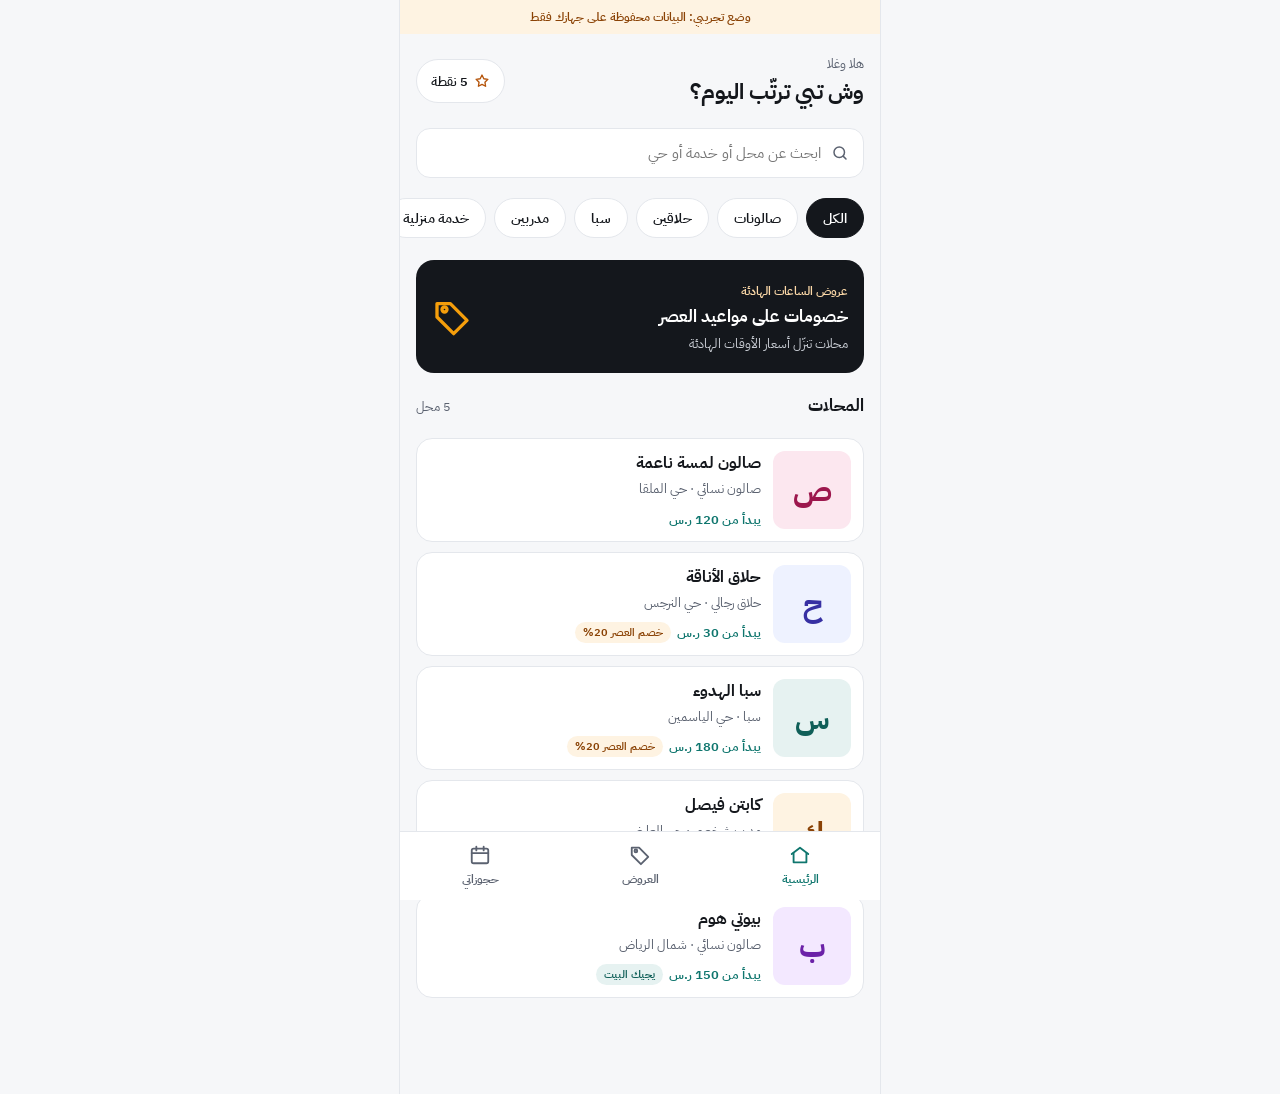
==== index.html @ 691b7b55 "رتّب: النسخة الأولى من منصة الحجز - صفحة العملاء: تصفح، بحث، فئات، حجز، حجز جماعي، خدمة منزلية، خصم " ====
<!doctype html>
<html lang="ar" dir="rtl">
<head>
  <meta charset="utf-8">
  <meta name="viewport" content="width=device-width, initial-scale=1, viewport-fit=cover">
  <meta name="theme-color" content="#0F766E">
  <meta name="description" content="رتّب: احجز موعدك في الصالونات والسبا والحلاقين والمدربين بدون اتصال أو انتظار.">
  <title>رتّب — احجز موعدك</title>
  <link rel="manifest" href="manifest.webmanifest">
  <link rel="icon" href="icons/icon.svg" type="image/svg+xml">
  <link rel="apple-touch-icon" href="icons/icon-192.png">
  <link rel="preconnect" href="https://fonts.googleapis.com">
  <link rel="preconnect" href="https://fonts.gstatic.com" crossorigin>
  <link href="https://fonts.googleapis.com/css2?family=IBM+Plex+Sans+Arabic:wght@400;500;600;700&display=swap" rel="stylesheet">
  <link rel="stylesheet" href="css/style.css">
</head>
<body>
  <div class="shell">
    <div id="demo" class="demo-strip" hidden>وضع تجريبي: البيانات محفوظة على جهازك فقط</div>
    <div id="app"><div class="loading">جاري التحميل…</div></div>
  </div>

  <dialog id="profile">
    <form class="form" method="dialog" id="profile-form">
      <h2>بياناتك للحجز</h2>
      <p class="sub">نرسلها للمحل عشان يعرف صاحب الموعد. تنحفظ على جهازك للمرات الجاية.</p>
      <label class="field">الاسم
        <input name="name" required autocomplete="name" maxlength="40">
      </label>
      <label class="field">رقم الجوال
        <input name="phone" required inputmode="tel" autocomplete="tel" pattern="05[0-9]{8}" placeholder="05XXXXXXXX" maxlength="10">
        <span class="hint">يبدأ بـ 05 وفيه 10 أرقام</span>
      </label>
      <div class="actions">
        <button class="btn" value="ok">متابعة</button>
        <button class="btn ghost" value="cancel" formnovalidate>إلغاء</button>
      </div>
    </form>
  </dialog>

  <script type="module" src="js/app.js"></script>
  <script>
    if ('serviceWorker' in navigator) window.addEventListener('load', () => navigator.serviceWorker.register('sw.js').catch(() => {}));
  </script>
</body>
</html>
---- css/style.css ----
:root {
  --ink: #14171C;
  --muted: #5B6270;
  --line: #E4E7EC;
  --bg: #F6F7F9;
  --card: #FFFFFF;
  --accent: #0F766E;
  --accent-soft: #E6F2F1;
  --accent-ink: #0F5F58;
  --offer: #B45309;
  --offer-soft: #FEF3E2;
  --offer-ink: #8A4205;
  --danger: #A12B2B;
  --radius: 16px;
}
* { box-sizing: border-box; }
html, body { margin: 0; }
body {
  background: var(--bg);
  color: var(--ink);
  font-family: 'IBM Plex Sans Arabic', system-ui, -apple-system, 'Segoe UI', Tahoma, sans-serif;
  -webkit-font-smoothing: antialiased;
  -webkit-tap-highlight-color: transparent;
}
button, input, select { font: inherit; color: inherit; }
button { cursor: pointer; }
button:disabled { cursor: not-allowed; }
a { color: var(--accent); }
:focus-visible { outline: 3px solid #2563EB; outline-offset: 2px; }

/* ---------- تطبيق العميل ---------- */
.shell {
  max-width: 480px; margin: 0 auto; min-height: 100dvh;
  display: flex; flex-direction: column; background: var(--bg);
  box-shadow: 0 0 0 1px var(--line);
}
.screen { flex: 1; display: flex; flex-direction: column; gap: 20px; padding: 20px 16px 96px; }
.screen.shop-screen { padding-bottom: 200px; }
.demo-strip {
  background: var(--offer-soft); color: var(--offer-ink); font-size: 12px; font-weight: 600;
  padding: 8px 16px; text-align: center;
}
.hello { display: flex; justify-content: space-between; align-items: center; gap: 12px; }
.hello small { display: block; font-size: 13px; color: var(--muted); }
.hello h1 { margin: 2px 0 0; font-size: 22px; }
.pill-btn {
  display: inline-flex; align-items: center; gap: 6px; min-height: 44px; padding: 0 14px;
  border-radius: 999px; background: var(--card); border: 1px solid var(--line); font-size: 13px; font-weight: 600;
}
.pill-btn svg { color: var(--offer); }
.search {
  display: flex; align-items: center; gap: 8px; background: var(--card); border: 1px solid var(--line);
  border-radius: 14px; padding: 0 14px; height: 50px; color: var(--muted);
}
.search input { flex: 1; min-width: 0; border: 0; outline: none; background: transparent; font-size: 15px; color: var(--ink); height: 100%; }
.chips { display: flex; gap: 8px; overflow-x: auto; margin: 0 -16px; padding: 0 16px 2px; scrollbar-width: none; }
.chips::-webkit-scrollbar { display: none; }
.chip {
  flex: none; min-height: 40px; padding: 0 16px; border-radius: 999px; border: 1px solid var(--line);
  background: var(--card); font-size: 14px; font-weight: 600;
}
.chip.on { background: var(--ink); color: #fff; border-color: var(--ink); }
.promo {
  display: flex; align-items: center; gap: 12px; text-align: right; padding: 18px 16px; border-radius: 18px;
  border: 0; background: var(--ink); color: #fff; width: 100%;
}
.promo .k { font-size: 12px; color: #FCD9A8; font-weight: 600; }
.promo .t { font-size: 17px; font-weight: 700; display: block; margin: 2px 0; }
.promo .s { font-size: 13px; color: #C9CDD4; }
.promo svg { color: #F59E0B; flex: none; }
.row-head { display: flex; justify-content: space-between; align-items: baseline; }
.row-head h2 { margin: 0; font-size: 17px; }
.row-head span { font-size: 13px; color: var(--muted); }
.list { display: flex; flex-direction: column; gap: 10px; }
.shop-card {
  display: flex; gap: 12px; align-items: stretch; text-align: right; padding: 12px; border-radius: var(--radius);
  border: 1px solid var(--line); background: var(--card); width: 100%;
}
.avatar {
  flex: none; width: 78px; height: 78px; border-radius: 12px; display: flex; align-items: center; justify-content: center;
  font-size: 30px; font-weight: 700;
}
.avatar.sm { width: 52px; height: 52px; font-size: 22px; }
.avatar.lg { width: 84px; height: 84px; border-radius: 18px; font-size: 36px; }
.shop-card .body { flex: 1; min-width: 0; display: flex; flex-direction: column; gap: 4px; }
.shop-card .name { font-size: 16px; font-weight: 700; }
.meta { font-size: 13px; color: var(--muted); }
.tags { display: flex; gap: 6px; flex-wrap: wrap; align-items: center; margin-top: auto; }
.from { font-size: 13px; font-weight: 600; color: var(--accent); }
.tag { font-size: 11px; font-weight: 600; padding: 2px 8px; border-radius: 999px; }
.tag.offer { background: var(--offer-soft); color: var(--offer-ink); }
.tag.home { background: var(--accent-soft); color: var(--accent-ink); }
.tag.new { background: #EEF2FF; color: #3730A3; }
.empty {
  padding: 32px 16px; text-align: center; color: var(--muted); font-size: 14px; background: var(--card);
  border: 1px dashed #D0D5DD; border-radius: var(--radius);
}
.card { background: var(--card); border: 1px solid var(--line); border-radius: var(--radius); padding: 16px; display: flex; flex-direction: column; gap: 12px; }
.title { margin: 0; font-size: 22px; }
.sub { margin: 0; font-size: 14px; color: var(--muted); }
.btn {
  min-height: 48px; padding: 0 18px; border-radius: 14px; border: 0; background: var(--accent); color: #fff;
  font-size: 15px; font-weight: 700; display: inline-flex; align-items: center; justify-content: center; gap: 8px;
}
.btn.dark { background: var(--ink); }
.btn.warn { background: var(--offer); }
.btn.ghost { background: var(--card); color: var(--ink); border: 1px solid var(--line); font-weight: 600; }
.btn.small { min-height: 40px; font-size: 13px; padding: 0 14px; border-radius: 10px; }
.btn.danger-text { background: var(--card); color: var(--danger); border: 1px solid var(--line); }
.btn:disabled { background: var(--line); color: var(--muted); }
.btn.block { width: 100%; }

.points {
  background: var(--accent); color: #fff; border-radius: 18px; padding: 18px; display: flex; flex-direction: column; gap: 6px;
}
.points small { font-size: 13px; color: #D7F0EC; }
.points b { font-size: 30px; }

.topbar {
  position: sticky; top: 0; z-index: 5; display: flex; align-items: center; gap: 8px; padding: 10px 12px;
  background: var(--card); border-bottom: 1px solid var(--line);
}
.icon-btn {
  width: 44px; height: 44px; border-radius: 12px; border: 0; background: var(--bg); display: flex; align-items: center; justify-content: center;
}
.topbar b { font-size: 16px; }
.shop-head { display: flex; gap: 14px; align-items: center; }
.shop-head h1 { margin: 0; font-size: 19px; }
.shop-head .meta { display: flex; align-items: center; gap: 4px; margin-top: 4px; }
.section { display: flex; flex-direction: column; gap: 10px; }
.section > h2 { margin: 0; font-size: 16px; display: flex; align-items: center; gap: 8px; }
.svc {
  display: flex; align-items: center; gap: 12px; padding: 14px; border-radius: 14px; border: 1.5px solid var(--line);
  background: var(--card); text-align: right; width: 100%;
}
.svc.on { border-color: var(--accent); background: var(--accent-soft); }
.svc .n { font-size: 15px; font-weight: 600; display: block; }
.svc .d { font-size: 13px; color: var(--muted); }
.svc .p { font-size: 15px; font-weight: 700; margin-inline-start: auto; }
.radio { flex: none; width: 22px; height: 22px; border-radius: 999px; border: 2px solid var(--line); display: flex; align-items: center; justify-content: center; color: #fff; }
.svc.on .radio { background: var(--accent); border-color: var(--accent); }
.toggle-row {
  display: flex; align-items: center; gap: 12px; padding: 14px; border-radius: 14px; border: 1px solid var(--line);
  background: var(--card); text-align: right; width: 100%;
}
.toggle-row .txt { flex: 1; display: flex; flex-direction: column; gap: 2px; }
.toggle-row .txt b { font-size: 15px; font-weight: 600; }
.toggle-row .txt span { font-size: 13px; color: var(--muted); }
.switch { flex: none; width: 46px; height: 28px; border-radius: 999px; background: #C9CED6; padding: 3px; display: flex; justify-content: flex-start; transition: background .15s; }
.switch::after { content: ''; width: 22px; height: 22px; border-radius: 999px; background: #fff; }
[aria-pressed="true"] .switch { background: var(--accent); justify-content: flex-end; }
.stepper-row {
  display: flex; align-items: center; justify-content: space-between; gap: 12px; padding: 12px 14px; border-radius: 14px;
  background: var(--card); border: 1px solid var(--line);
}
.stepper-row span { font-size: 13px; color: var(--muted); flex: 1; }
.stepper { display: flex; align-items: center; gap: 10px; }
.stepper button { width: 40px; height: 40px; border-radius: 12px; border: 1px solid var(--line); background: var(--bg); font-size: 20px; font-weight: 600; }
.stepper b { min-width: 22px; text-align: center; font-size: 17px; }
.days { display: flex; gap: 8px; overflow-x: auto; margin: 0 -16px; padding: 0 16px 2px; scrollbar-width: none; }
.days::-webkit-scrollbar { display: none; }
.day {
  flex: none; width: 72px; height: 64px; border-radius: 14px; border: 1px solid var(--line); background: var(--card);
  display: flex; flex-direction: column; align-items: center; justify-content: center; gap: 2px;
}
.day b { font-size: 14px; }
.day small { font-size: 12px; color: var(--muted); }
.day.on { background: var(--accent); border-color: var(--accent); color: #fff; }
.day.on small { color: #D7F0EC; }
.slots { display: grid; grid-template-columns: repeat(3, minmax(0, 1fr)); gap: 8px; }
.slot {
  height: 56px; border-radius: 12px; border: 1.5px solid var(--line); background: var(--card);
  display: flex; flex-direction: column; align-items: center; justify-content: center; gap: 1px;
}
.slot b { font-size: 14px; font-weight: 600; }
.slot small { font-size: 11px; font-weight: 600; color: var(--muted); }
.slot.full { background: #F1F2F4; color: var(--muted); }
.slot.quiet { border-color: #F5C98B; }
.slot.quiet small { color: var(--offer-ink); }
.slot.on { background: var(--accent); border-color: var(--accent); color: #fff; }
.slot.on small { color: #fff; }
.slot.full.on { background: var(--offer); border-color: var(--offer); }
.note { padding: 12px 14px; border-radius: 12px; background: var(--offer-soft); color: var(--offer-ink); font-size: 13px; font-weight: 500; }
.checkout {
  position: fixed; bottom: 0; left: 50%; transform: translateX(-50%); width: 100%; max-width: 480px; z-index: 6;
  display: flex; flex-direction: column; gap: 10px; padding: 14px 16px calc(14px + env(safe-area-inset-bottom));
  background: var(--card); border-top: 1px solid var(--line);
}
.checkout .sum { display: flex; justify-content: space-between; align-items: flex-start; gap: 12px; }
.checkout .sum b { font-size: 14px; display: block; }
.checkout .sum span { font-size: 12px; color: var(--muted); }
.checkout .total { text-align: left; flex: none; }
.checkout .total b { font-size: 18px; }
.checkout .total em { display: block; font-style: normal; font-size: 12px; font-weight: 600; color: var(--offer-ink); }
.checkout .fine { font-size: 12px; color: var(--muted); text-align: center; }
.done { align-items: center; text-align: center; padding-top: 48px; }
.done-badge { width: 84px; height: 84px; border-radius: 999px; display: flex; align-items: center; justify-content: center; background: var(--accent-soft); color: var(--accent); }
.done-badge.wait { background: var(--offer-soft); color: var(--offer); }
.kv { display: flex; justify-content: space-between; gap: 8px; font-size: 14px; }
.kv span { color: var(--muted); }
.kv b { font-weight: 600; }
.earned { width: 100%; display: flex; align-items: center; gap: 10px; padding: 14px 16px; border-radius: 14px; background: var(--offer-soft); color: var(--offer-ink); font-size: 14px; font-weight: 600; }
.bk-head { display: flex; justify-content: space-between; align-items: center; gap: 8px; }
.status { font-size: 12px; font-weight: 600; padding: 3px 10px; border-radius: 999px; white-space: nowrap; }
.st-confirmed { background: var(--accent-soft); color: var(--accent-ink); }
.st-wait { background: var(--offer-soft); color: var(--offer-ink); }
.st-done { background: #F1F2F4; color: #4B5260; }
.st-cancelled, .st-noshow { background: #FDECEC; color: var(--danger); }
.nav {
  position: fixed; bottom: 0; left: 50%; transform: translateX(-50%); width: 100%; max-width: 480px; z-index: 6;
  display: flex; background: var(--card); border-top: 1px solid var(--line); padding-bottom: env(safe-area-inset-bottom);
}
.nav button {
  flex: 1; height: 68px; border: 0; background: transparent; display: flex; flex-direction: column; align-items: center;
  justify-content: center; gap: 4px; color: var(--muted); font-size: 12px; font-weight: 600;
}
.nav button.on { color: var(--accent); }

dialog { border: 0; border-radius: 20px; padding: 0; width: min(420px, calc(100% - 32px)); }
dialog::backdrop { background: rgba(20, 23, 28, .45); }
.form { display: flex; flex-direction: column; gap: 14px; padding: 20px; }
.form h2 { margin: 0; font-size: 19px; }
.field { display: flex; flex-direction: column; gap: 6px; font-size: 13px; font-weight: 600; }
.field input, .field select {
  height: 48px; border-radius: 12px; border: 1px solid #D0D5DD; background: #fff; padding: 0 12px; font-size: 15px; font-weight: 400;
}
.field .hint { font-weight: 400; color: var(--muted); font-size: 12px; }
.actions { display: flex; gap: 8px; }
.actions .btn { flex: 1; }

.toast {
  position: fixed; bottom: 96px; left: 50%; transform: translateX(-50%) translateY(20px); opacity: 0; pointer-events: none;
  background: var(--ink); color: #fff; padding: 12px 18px; border-radius: 12px; font-size: 14px; z-index: 50;
  transition: all .2s; max-width: calc(100% - 32px);
}
.toast.show { opacity: 1; transform: translateX(-50%) translateY(0); }
.loading { padding: 48px 16px; text-align: center; color: var(--muted); }

/* ---------- لوحة المحل ---------- */
.biz { max-width: 1320px; margin: 0 auto; padding: 20px; display: flex; flex-wrap: wrap; gap: 20px; align-items: flex-start; }
.biz-side {
  flex: 1 1 220px; display: flex; flex-direction: column; gap: 6px; padding: 18px; border-radius: 18px;
  background: var(--ink); color: #fff;
}
.brand { display: flex; align-items: center; gap: 10px; padding: 4px 6px 14px; }
.brand .logo { width: 40px; height: 40px; border-radius: 12px; background: var(--accent); display: flex; align-items: center; justify-content: center; font-size: 20px; font-weight: 700; }
.brand small { display: block; font-size: 12px; color: #C9CDD4; }
.side-btn {
  min-height: 44px; padding: 0 12px; border-radius: 10px; border: 0; background: transparent; color: #D5D9DF;
  font-size: 14px; font-weight: 600; text-align: right; display: flex; align-items: center; gap: 10px;
}
.side-btn.on { background: var(--accent); color: #fff; }
.biz-main { flex: 999 1 560px; min-width: 0; display: flex; flex-direction: column; gap: 20px; }
.biz-head { display: flex; flex-wrap: wrap; justify-content: space-between; align-items: center; gap: 12px; }
.biz-head h1 { margin: 0; font-size: 26px; }
.kpis { display: grid; grid-template-columns: repeat(auto-fit, minmax(180px, 1fr)); gap: 12px; }
.kpi { background: var(--card); border: 1px solid var(--line); border-radius: var(--radius); padding: 18px; display: flex; flex-direction: column; gap: 6px; }
.kpi span { font-size: 13px; color: var(--muted); }
.kpi b { font-size: 28px; }
.kpi small { font-size: 12px; color: var(--muted); }
.panels { display: flex; flex-wrap: wrap; gap: 20px; }
.panel { flex: 1 1 300px; min-width: 0; background: var(--card); border: 1px solid var(--line); border-radius: 18px; padding: 20px; display: flex; flex-direction: column; gap: 14px; }
.panel.wide { flex: 2 1 420px; }
.panel h2 { margin: 0; font-size: 17px; }
.table-wrap { overflow-x: auto; }
table { width: 100%; min-width: 600px; border-collapse: collapse; font-size: 14px; text-align: right; }
th { padding: 10px 8px; font-size: 12px; font-weight: 600; color: var(--muted); border-bottom: 1px solid var(--line); }
td { padding: 12px 8px; border-bottom: 1px solid #F1F2F4; vertical-align: middle; }
td .row-actions { display: flex; gap: 6px; flex-wrap: wrap; }
.bars { height: 190px; display: flex; align-items: flex-end; gap: 6px; border-bottom: 1px solid var(--line); padding-bottom: 4px; }
.bar { flex: 1; display: flex; flex-direction: column; align-items: center; justify-content: flex-end; gap: 4px; height: 100%; }
.bar i { display: block; width: 100%; max-width: 28px; border-radius: 6px 6px 2px 2px; background: var(--accent); }
.bar i.quiet { background: #E08A1E; }
.bar span { font-size: 11px; color: var(--muted); }
.bar-labels { display: flex; gap: 6px; }
.bar-labels span { flex: 1; text-align: center; font-size: 11px; color: var(--muted); }
.legend { display: flex; gap: 14px; font-size: 12px; color: var(--muted); }
.legend span { display: flex; align-items: center; gap: 6px; }
.legend i { width: 10px; height: 10px; border-radius: 3px; background: var(--accent); }
.legend i.quiet { background: #E08A1E; }
.meter { height: 8px; border-radius: 999px; background: #F1F2F4; overflow: hidden; }
.meter i { display: block; height: 8px; border-radius: 999px; background: var(--accent); }
.grid2 { display: grid; grid-template-columns: repeat(auto-fit, minmax(220px, 1fr)); gap: 14px; }
.svc-edit { display: grid; grid-template-columns: minmax(0, 2fr) minmax(0, 1fr) minmax(0, 1fr) 44px; gap: 8px; align-items: end; }
.hours-pick { display: flex; flex-wrap: wrap; gap: 6px; }
.hours-pick button { min-height: 40px; padding: 0 12px; border-radius: 10px; border: 1px solid var(--line); background: #fff; font-size: 13px; font-weight: 600; }
.hours-pick button.on { background: #E08A1E; border-color: #E08A1E; color: #fff; }
.auth { max-width: 420px; margin: 8vh auto; padding: 0 16px; }
.auth .card { padding: 24px; }
.link-btn { border: 0; background: none; color: var(--accent); font-weight: 600; padding: 8px; min-height: 44px; }
@media (max-width: 640px) {
  .biz { padding: 12px; }
  .svc-edit { grid-template-columns: minmax(0, 1fr) minmax(0, 1fr) 44px; }
  .svc-edit .svc-name { grid-column: 1 / -1; }
}
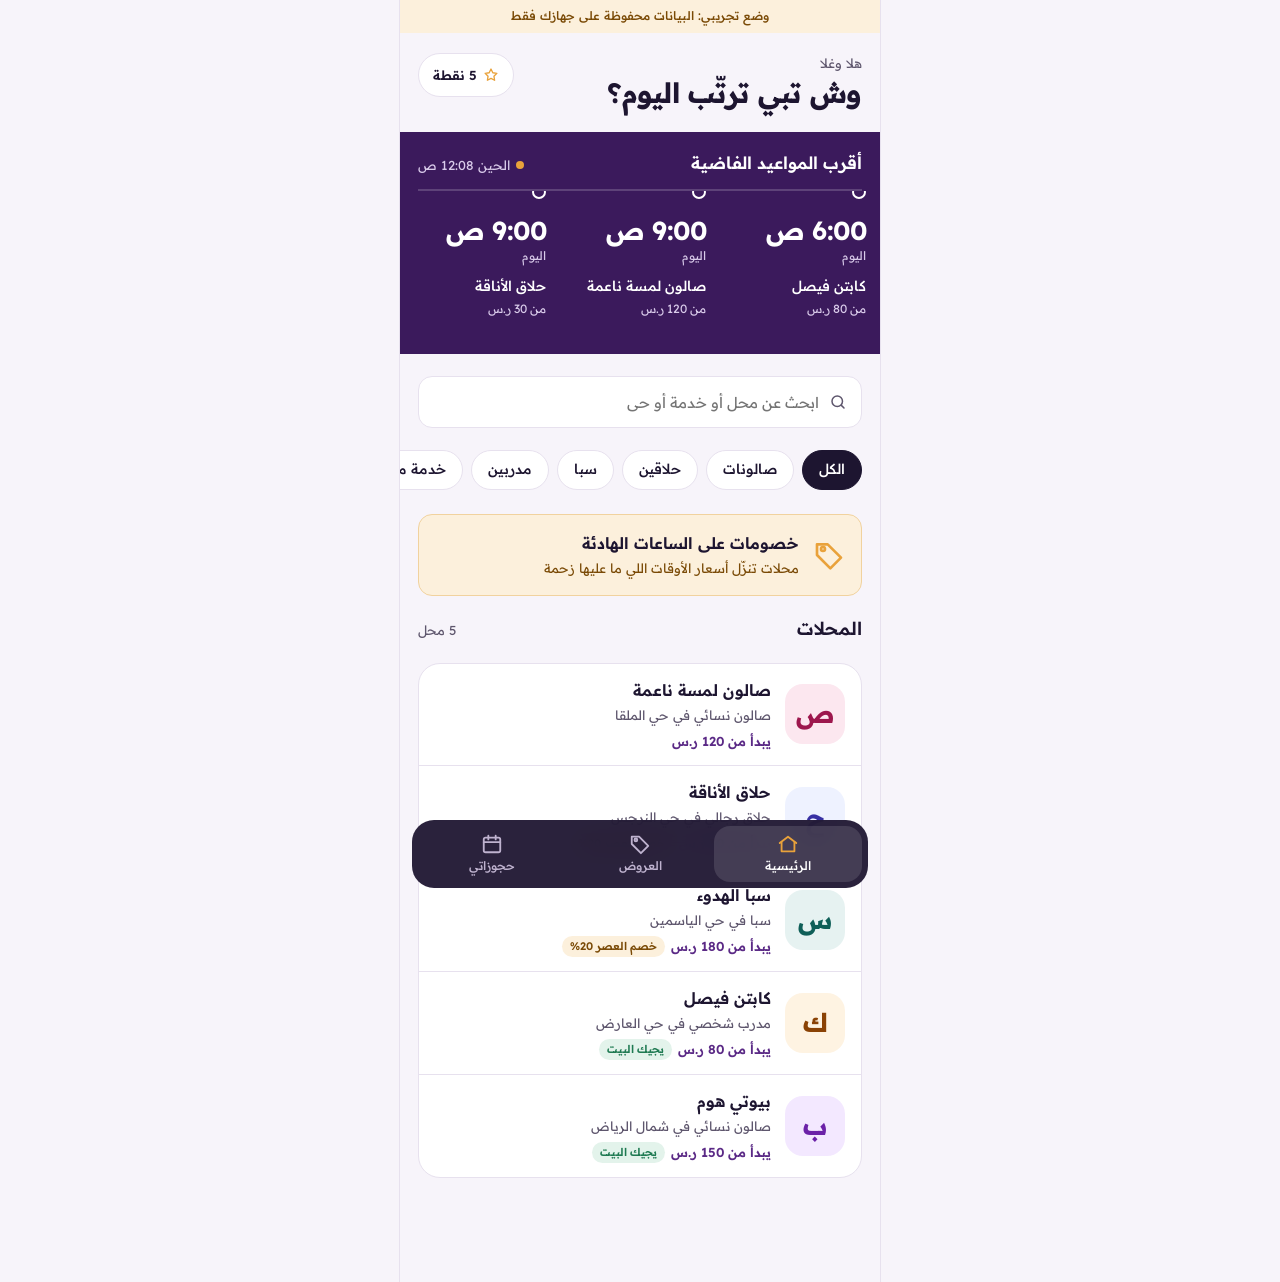
==== commit 0c3dc91e: "رتّب v2: هوية جديدة ونظام حركة تلقائي - هوية بنفسجي غامق وزعفران وخط Readex Pro - شريط أقرب المواعيد" ====
--- a/index.html
+++ b/index.html
@@ -3,7 +3,7 @@
 <head>
   <meta charset="utf-8">
   <meta name="viewport" content="width=device-width, initial-scale=1, viewport-fit=cover">
-  <meta name="theme-color" content="#0F766E">
+  <meta name="theme-color" content="#3B1A5C">
   <meta name="description" content="رتّب: احجز موعدك في الصالونات والسبا والحلاقين والمدربين بدون اتصال أو انتظار.">
   <title>رتّب — احجز موعدك</title>
   <link rel="manifest" href="manifest.webmanifest">
@@ -11,7 +11,7 @@
   <link rel="apple-touch-icon" href="icons/icon-192.png">
   <link rel="preconnect" href="https://fonts.googleapis.com">
   <link rel="preconnect" href="https://fonts.gstatic.com" crossorigin>
-  <link href="https://fonts.googleapis.com/css2?family=IBM+Plex+Sans+Arabic:wght@400;500;600;700&display=swap" rel="stylesheet">
+  <link href="https://fonts.googleapis.com/css2?family=Readex+Pro:wght@300..700&display=swap" rel="stylesheet">
   <link rel="stylesheet" href="css/style.css">
 </head>
 <body>
--- a/css/style.css
+++ b/css/style.css
@@ -1,295 +1,394 @@
+/* رتّب — الهوية: بنفسجي غامق + زعفران، خط Readex Pro، والوقت هو البطل */
 :root {
-  --ink: #14171C;
-  --muted: #5B6270;
-  --line: #E4E7EC;
-  --bg: #F6F7F9;
+  --ink: #1D1530;          /* باذنجاني غامق للنصوص */
+  --muted: #5E566D;        /* نص ثانوي */
+  --paper: #F7F4FA;        /* خلفية فاتحة مائلة للبنفسجي */
   --card: #FFFFFF;
-  --accent: #0F766E;
-  --accent-soft: #E6F2F1;
-  --accent-ink: #0F5F58;
-  --offer: #B45309;
-  --offer-soft: #FEF3E2;
-  --offer-ink: #8A4205;
+  --line: #E7E1EE;
+  --plum: #5B2A86;         /* اللون الأساسي */
+  --plum-deep: #3B1A5C;
+  --plum-soft: #EFE7F6;
+  --saffron: #E9A23B;      /* العروض والساعات الهادئة */
+  --saffron-soft: #FCF0DC;
+  --saffron-ink: #7A4A06;
+  --mint: #1F7A52;         /* مؤكد */
+  --mint-soft: #E3F3EB;
   --danger: #A12B2B;
-  --radius: 16px;
+  --r-lg: 22px; --r-md: 14px; --r-sm: 10px;
+  /* منحنيات الحركة */
+  --ease-out: cubic-bezier(.22, 1, .36, 1);
+  --ease-spring: cubic-bezier(.34, 1.56, .64, 1);
+  --t-fast: 160ms; --t-med: 320ms; --t-slow: 640ms;
 }
 * { box-sizing: border-box; }
 html, body { margin: 0; }
 body {
-  background: var(--bg);
-  color: var(--ink);
-  font-family: 'IBM Plex Sans Arabic', system-ui, -apple-system, 'Segoe UI', Tahoma, sans-serif;
-  -webkit-font-smoothing: antialiased;
-  -webkit-tap-highlight-color: transparent;
+  background: var(--paper); color: var(--ink);
+  font-family: 'Readex Pro', 'IBM Plex Sans Arabic', system-ui, -apple-system, Tahoma, sans-serif;
+  font-size: 15px; line-height: 1.55;
+  -webkit-font-smoothing: antialiased; -webkit-tap-highlight-color: transparent;
+  font-variant-numeric: tabular-nums;
 }
 button, input, select { font: inherit; color: inherit; }
 button { cursor: pointer; }
 button:disabled { cursor: not-allowed; }
-a { color: var(--accent); }
-:focus-visible { outline: 3px solid #2563EB; outline-offset: 2px; }
-
-/* ---------- تطبيق العميل ---------- */
-.shell {
-  max-width: 480px; margin: 0 auto; min-height: 100dvh;
-  display: flex; flex-direction: column; background: var(--bg);
-  box-shadow: 0 0 0 1px var(--line);
-}
-.screen { flex: 1; display: flex; flex-direction: column; gap: 20px; padding: 20px 16px 96px; }
-.screen.shop-screen { padding-bottom: 200px; }
-.demo-strip {
-  background: var(--offer-soft); color: var(--offer-ink); font-size: 12px; font-weight: 600;
-  padding: 8px 16px; text-align: center;
-}
-.hello { display: flex; justify-content: space-between; align-items: center; gap: 12px; }
+a { color: var(--plum); }
+:focus-visible { outline: 3px solid var(--saffron); outline-offset: 2px; border-radius: 6px; }
+h1, h2, h3 { line-height: 1.25; }
+
+/* ======================= تطبيق العميل ======================= */
+.shell { max-width: 480px; margin: 0 auto; min-height: 100dvh; background: var(--paper); position: relative; }
+@media (min-width: 520px) { .shell { box-shadow: 0 0 0 1px var(--line); } }
+.screen { display: flex; flex-direction: column; gap: 22px; padding: 20px 18px 104px; }
+.screen.shop-screen { padding-bottom: 210px; }
+.demo-strip { background: var(--saffron-soft); color: var(--saffron-ink); font-size: 12px; font-weight: 500; padding: 7px 16px; text-align: center; }
+
+/* رأس الصفحة */
+.hello { display: flex; justify-content: space-between; align-items: flex-start; gap: 12px; }
 .hello small { display: block; font-size: 13px; color: var(--muted); }
-.hello h1 { margin: 2px 0 0; font-size: 22px; }
+.hello h1 { margin: 2px 0 0; font-size: 28px; font-weight: 700; letter-spacing: -0.01em; }
 .pill-btn {
-  display: inline-flex; align-items: center; gap: 6px; min-height: 44px; padding: 0 14px;
-  border-radius: 999px; background: var(--card); border: 1px solid var(--line); font-size: 13px; font-weight: 600;
-}
-.pill-btn svg { color: var(--offer); }
+  display: inline-flex; align-items: center; gap: 6px; min-height: 44px; padding: 0 14px; border-radius: 999px;
+  background: var(--card); border: 1px solid var(--line); font-size: 13px; font-weight: 600; white-space: nowrap;
+}
+.pill-btn svg { color: var(--saffron); }
+
+/* البطل: شريط أقرب المواعيد */
+.ribbon {
+  margin: 0 -18px; padding: 20px 0 22px; background: var(--plum-deep); color: #fff; position: relative; overflow: hidden;
+}
+.ribbon-head { display: flex; justify-content: space-between; align-items: baseline; padding: 0 18px 14px; gap: 12px; }
+.ribbon-head h2 { margin: 0; font-size: 17px; font-weight: 600; }
+.ribbon-head .now { font-size: 13px; color: #D9CBEA; display: flex; align-items: center; gap: 6px; }
+.ribbon-head .now i { width: 8px; height: 8px; border-radius: 99px; background: var(--saffron); box-shadow: 0 0 0 0 rgba(233,162,59,.6); animation: pulse 2.4s infinite; }
+.axis { position: relative; height: 2px; margin: 0 18px 0; background: rgba(255,255,255,.18); transform-origin: right center; }
+.tickets { display: flex; gap: 12px; overflow-x: auto; padding: 0 18px; scroll-snap-type: x mandatory; scrollbar-width: none; }
+.tickets::-webkit-scrollbar { display: none; }
+.ticket {
+  position: relative; flex: none; width: 148px; scroll-snap-align: start; text-align: right; border: 0;
+  padding: 26px 14px 14px; border-radius: 0 0 var(--r-md) var(--r-md); background: transparent; color: #fff;
+  display: flex; flex-direction: column; gap: 2px;
+}
+.ticket::before { /* نقطة على المحور */
+  content: ''; position: absolute; top: -6px; right: 14px; width: 10px; height: 10px; border-radius: 99px;
+  background: var(--plum-deep); border: 2px solid #fff;
+}
+.ticket.quiet::before { border-color: var(--saffron); background: var(--saffron); }
+.ticket .time { font-size: 26px; font-weight: 700; line-height: 1.1; letter-spacing: -0.02em; }
+.ticket .tday { font-size: 12px; color: #D9CBEA; }
+.ticket .shop { font-size: 14px; font-weight: 500; margin-top: 8px; white-space: nowrap; overflow: hidden; text-overflow: ellipsis; }
+.ticket .price { font-size: 12px; color: #D9CBEA; }
+.ticket .price b { color: var(--saffron); font-weight: 600; }
+.ticket:hover, .ticket:focus-visible { background: rgba(255,255,255,.06); }
+.ribbon-empty { padding: 18px; color: #D9CBEA; font-size: 14px; }
+
 .search {
   display: flex; align-items: center; gap: 8px; background: var(--card); border: 1px solid var(--line);
-  border-radius: 14px; padding: 0 14px; height: 50px; color: var(--muted);
-}
+  border-radius: var(--r-md); padding: 0 14px; height: 52px; color: var(--muted);
+  transition: border-color var(--t-fast), box-shadow var(--t-fast);
+}
+.search:focus-within { border-color: var(--plum); box-shadow: 0 0 0 4px var(--plum-soft); }
 .search input { flex: 1; min-width: 0; border: 0; outline: none; background: transparent; font-size: 15px; color: var(--ink); height: 100%; }
-.chips { display: flex; gap: 8px; overflow-x: auto; margin: 0 -16px; padding: 0 16px 2px; scrollbar-width: none; }
+.chips { display: flex; gap: 8px; overflow-x: auto; margin: 0 -18px; padding: 0 18px 2px; scrollbar-width: none; }
 .chips::-webkit-scrollbar { display: none; }
 .chip {
-  flex: none; min-height: 40px; padding: 0 16px; border-radius: 999px; border: 1px solid var(--line);
-  background: var(--card); font-size: 14px; font-weight: 600;
-}
+  flex: none; min-height: 40px; padding: 0 16px; border-radius: 999px; border: 1px solid var(--line); background: var(--card);
+  font-size: 14px; font-weight: 500; transition: background var(--t-fast), color var(--t-fast), transform var(--t-fast) var(--ease-spring);
+}
+.chip:active { transform: scale(.95); }
 .chip.on { background: var(--ink); color: #fff; border-color: var(--ink); }
+
 .promo {
-  display: flex; align-items: center; gap: 12px; text-align: right; padding: 18px 16px; border-radius: 18px;
-  border: 0; background: var(--ink); color: #fff; width: 100%;
-}
-.promo .k { font-size: 12px; color: #FCD9A8; font-weight: 600; }
-.promo .t { font-size: 17px; font-weight: 700; display: block; margin: 2px 0; }
-.promo .s { font-size: 13px; color: #C9CDD4; }
-.promo svg { color: #F59E0B; flex: none; }
+  display: flex; align-items: center; gap: 14px; text-align: right; padding: 16px; border-radius: var(--r-md);
+  border: 1px solid #F1D29E; background: var(--saffron-soft); color: var(--ink); width: 100%;
+}
+.promo .k { display: none; }
+.promo .t { font-size: 16px; font-weight: 600; display: block; }
+.promo .s { font-size: 13px; color: var(--saffron-ink); }
+.promo svg { color: var(--saffron); flex: none; }
+
 .row-head { display: flex; justify-content: space-between; align-items: baseline; }
-.row-head h2 { margin: 0; font-size: 17px; }
+.row-head h2 { margin: 0; font-size: 18px; font-weight: 600; }
 .row-head span { font-size: 13px; color: var(--muted); }
-.list { display: flex; flex-direction: column; gap: 10px; }
+
+/* قائمة المحلات: سطح واحد بصفوف، مو كروت متكررة */
+.list { display: flex; flex-direction: column; background: var(--card); border: 1px solid var(--line); border-radius: var(--r-lg); overflow: hidden; }
+.list > .empty { border: 0; border-radius: 0; }
 .shop-card {
-  display: flex; gap: 12px; align-items: stretch; text-align: right; padding: 12px; border-radius: var(--radius);
-  border: 1px solid var(--line); background: var(--card); width: 100%;
-}
+  display: flex; gap: 14px; align-items: center; text-align: right; padding: 14px 16px; border: 0;
+  background: transparent; width: 100%; position: relative; transition: background var(--t-fast);
+}
+.shop-card + .shop-card { border-top: 1px solid var(--line); }
+.shop-card:hover { background: #FBF9FD; }
+.shop-card:active { background: var(--plum-soft); }
 .avatar {
-  flex: none; width: 78px; height: 78px; border-radius: 12px; display: flex; align-items: center; justify-content: center;
-  font-size: 30px; font-weight: 700;
-}
-.avatar.sm { width: 52px; height: 52px; font-size: 22px; }
-.avatar.lg { width: 84px; height: 84px; border-radius: 18px; font-size: 36px; }
-.shop-card .body { flex: 1; min-width: 0; display: flex; flex-direction: column; gap: 4px; }
-.shop-card .name { font-size: 16px; font-weight: 700; }
+  flex: none; width: 60px; height: 60px; border-radius: 18px; display: flex; align-items: center; justify-content: center;
+  font-size: 26px; font-weight: 700;
+}
+.avatar.sm { width: 48px; height: 48px; border-radius: 14px; font-size: 20px; }
+.avatar.lg { width: 88px; height: 88px; border-radius: 26px; font-size: 38px; }
+.shop-card .body { flex: 1; min-width: 0; display: flex; flex-direction: column; gap: 2px; }
+.shop-card .name { font-size: 16px; font-weight: 600; }
 .meta { font-size: 13px; color: var(--muted); }
-.tags { display: flex; gap: 6px; flex-wrap: wrap; align-items: center; margin-top: auto; }
-.from { font-size: 13px; font-weight: 600; color: var(--accent); }
+.tags { display: flex; gap: 6px; flex-wrap: wrap; align-items: center; margin-top: 4px; }
+.from { font-size: 13px; font-weight: 600; color: var(--plum); }
 .tag { font-size: 11px; font-weight: 600; padding: 2px 8px; border-radius: 999px; }
-.tag.offer { background: var(--offer-soft); color: var(--offer-ink); }
-.tag.home { background: var(--accent-soft); color: var(--accent-ink); }
-.tag.new { background: #EEF2FF; color: #3730A3; }
-.empty {
-  padding: 32px 16px; text-align: center; color: var(--muted); font-size: 14px; background: var(--card);
-  border: 1px dashed #D0D5DD; border-radius: var(--radius);
-}
-.card { background: var(--card); border: 1px solid var(--line); border-radius: var(--radius); padding: 16px; display: flex; flex-direction: column; gap: 12px; }
-.title { margin: 0; font-size: 22px; }
+.tag.offer { background: var(--saffron-soft); color: var(--saffron-ink); }
+.tag.home { background: var(--mint-soft); color: var(--mint); }
+.tag.new { background: var(--plum-soft); color: var(--plum); }
+.empty { padding: 32px 16px; text-align: center; color: var(--muted); font-size: 14px; background: var(--card); border: 1px dashed #D5CCE0; border-radius: var(--r-md); }
+
+.card { background: var(--card); border: 1px solid var(--line); border-radius: var(--r-md); padding: 16px; display: flex; flex-direction: column; gap: 12px; }
+.title { margin: 0; font-size: 28px; font-weight: 700; letter-spacing: -0.01em; }
 .sub { margin: 0; font-size: 14px; color: var(--muted); }
+
 .btn {
-  min-height: 48px; padding: 0 18px; border-radius: 14px; border: 0; background: var(--accent); color: #fff;
-  font-size: 15px; font-weight: 700; display: inline-flex; align-items: center; justify-content: center; gap: 8px;
-}
+  min-height: 50px; padding: 0 20px; border-radius: var(--r-md); border: 0; background: var(--plum); color: #fff;
+  font-size: 15px; font-weight: 600; display: inline-flex; align-items: center; justify-content: center; gap: 8px;
+  transition: transform var(--t-fast) var(--ease-spring), background var(--t-fast), opacity var(--t-fast);
+}
+.btn:active:not(:disabled) { transform: scale(.97); }
 .btn.dark { background: var(--ink); }
-.btn.warn { background: var(--offer); }
-.btn.ghost { background: var(--card); color: var(--ink); border: 1px solid var(--line); font-weight: 600; }
-.btn.small { min-height: 40px; font-size: 13px; padding: 0 14px; border-radius: 10px; }
+.btn.warn { background: var(--saffron); color: var(--ink); }
+.btn.ghost { background: var(--card); color: var(--ink); border: 1px solid var(--line); font-weight: 500; }
+.btn.small { min-height: 40px; font-size: 13px; padding: 0 14px; border-radius: var(--r-sm); }
 .btn.danger-text { background: var(--card); color: var(--danger); border: 1px solid var(--line); }
 .btn:disabled { background: var(--line); color: var(--muted); }
 .btn.block { width: 100%; }
 
-.points {
-  background: var(--accent); color: #fff; border-radius: 18px; padding: 18px; display: flex; flex-direction: column; gap: 6px;
-}
-.points small { font-size: 13px; color: #D7F0EC; }
-.points b { font-size: 30px; }
-
-.topbar {
-  position: sticky; top: 0; z-index: 5; display: flex; align-items: center; gap: 8px; padding: 10px 12px;
-  background: var(--card); border-bottom: 1px solid var(--line);
-}
-.icon-btn {
-  width: 44px; height: 44px; border-radius: 12px; border: 0; background: var(--bg); display: flex; align-items: center; justify-content: center;
-}
-.topbar b { font-size: 16px; }
-.shop-head { display: flex; gap: 14px; align-items: center; }
-.shop-head h1 { margin: 0; font-size: 19px; }
-.shop-head .meta { display: flex; align-items: center; gap: 4px; margin-top: 4px; }
+.points { background: var(--plum); color: #fff; border-radius: var(--r-lg); padding: 20px; display: flex; flex-direction: column; gap: 4px; position: relative; overflow: hidden; }
+.points small { font-size: 13px; color: #E2D3F1; position: relative; }
+.points b { font-size: 36px; font-weight: 700; position: relative; }
+.points::after { /* حلقة زمنية زخرفية خفيفة */
+  content: ''; position: absolute; left: -40px; top: -40px; width: 170px; height: 170px; border-radius: 50%;
+  border: 18px solid rgba(233,162,59,.22);
+}
+
+/* صفحة المحل */
+.topbar { position: sticky; top: 0; z-index: 5; display: flex; align-items: center; gap: 8px; padding: 10px 12px; background: rgba(247,244,250,.88); backdrop-filter: blur(12px); -webkit-backdrop-filter: blur(12px); border-bottom: 1px solid var(--line); }
+.icon-btn { width: 44px; height: 44px; border-radius: 12px; border: 0; background: var(--card); display: flex; align-items: center; justify-content: center; flex: none; }
+.topbar b { font-size: 16px; font-weight: 600; }
+.shop-head { display: flex; gap: 16px; align-items: center; }
+.shop-head h1 { margin: 0; font-size: 22px; font-weight: 700; }
+.shop-head .meta { display: flex; align-items: center; gap: 5px; margin-top: 4px; }
 .section { display: flex; flex-direction: column; gap: 10px; }
-.section > h2 { margin: 0; font-size: 16px; display: flex; align-items: center; gap: 8px; }
+.section > h2 { margin: 0; font-size: 16px; font-weight: 600; display: flex; align-items: center; gap: 8px; }
 .svc {
-  display: flex; align-items: center; gap: 12px; padding: 14px; border-radius: 14px; border: 1.5px solid var(--line);
-  background: var(--card); text-align: right; width: 100%;
-}
-.svc.on { border-color: var(--accent); background: var(--accent-soft); }
-.svc .n { font-size: 15px; font-weight: 600; display: block; }
+  display: flex; align-items: center; gap: 12px; padding: 14px 16px; border-radius: var(--r-md); border: 1.5px solid var(--line);
+  background: var(--card); text-align: right; width: 100%; transition: border-color var(--t-fast), background var(--t-fast);
+}
+.svc.on { border-color: var(--plum); background: var(--plum-soft); }
+.svc .n { font-size: 15px; font-weight: 500; display: block; }
 .svc .d { font-size: 13px; color: var(--muted); }
-.svc .p { font-size: 15px; font-weight: 700; margin-inline-start: auto; }
-.radio { flex: none; width: 22px; height: 22px; border-radius: 999px; border: 2px solid var(--line); display: flex; align-items: center; justify-content: center; color: #fff; }
-.svc.on .radio { background: var(--accent); border-color: var(--accent); }
-.toggle-row {
-  display: flex; align-items: center; gap: 12px; padding: 14px; border-radius: 14px; border: 1px solid var(--line);
-  background: var(--card); text-align: right; width: 100%;
-}
+.svc .p { font-size: 15px; font-weight: 600; margin-inline-start: auto; }
+.radio { flex: none; width: 22px; height: 22px; border-radius: 999px; border: 2px solid #CFC6DB; display: flex; align-items: center; justify-content: center; color: #fff; transition: background var(--t-fast), border-color var(--t-fast); }
+.svc.on .radio { background: var(--plum); border-color: var(--plum); }
+.svc.on .radio svg { animation: pop var(--t-med) var(--ease-spring); }
+.toggle-row { display: flex; align-items: center; gap: 12px; padding: 14px 16px; border-radius: var(--r-md); border: 1px solid var(--line); background: var(--card); text-align: right; width: 100%; }
 .toggle-row .txt { flex: 1; display: flex; flex-direction: column; gap: 2px; }
-.toggle-row .txt b { font-size: 15px; font-weight: 600; }
+.toggle-row .txt b { font-size: 15px; font-weight: 500; }
 .toggle-row .txt span { font-size: 13px; color: var(--muted); }
-.switch { flex: none; width: 46px; height: 28px; border-radius: 999px; background: #C9CED6; padding: 3px; display: flex; justify-content: flex-start; transition: background .15s; }
-.switch::after { content: ''; width: 22px; height: 22px; border-radius: 999px; background: #fff; }
-[aria-pressed="true"] .switch { background: var(--accent); justify-content: flex-end; }
-.stepper-row {
-  display: flex; align-items: center; justify-content: space-between; gap: 12px; padding: 12px 14px; border-radius: 14px;
-  background: var(--card); border: 1px solid var(--line);
-}
+.switch { flex: none; width: 48px; height: 28px; border-radius: 999px; background: #CFC6DB; padding: 3px; display: flex; transition: background var(--t-med); }
+.switch::after { content: ''; width: 22px; height: 22px; border-radius: 999px; background: #fff; transition: transform var(--t-med) var(--ease-spring); }
+[aria-pressed="true"] .switch { background: var(--plum); }
+[aria-pressed="true"] .switch::after { transform: translateX(-20px); }
+.stepper-row { display: flex; align-items: center; justify-content: space-between; gap: 12px; padding: 12px 16px; border-radius: var(--r-md); background: var(--card); border: 1px solid var(--line); }
 .stepper-row span { font-size: 13px; color: var(--muted); flex: 1; }
 .stepper { display: flex; align-items: center; gap: 10px; }
-.stepper button { width: 40px; height: 40px; border-radius: 12px; border: 1px solid var(--line); background: var(--bg); font-size: 20px; font-weight: 600; }
-.stepper b { min-width: 22px; text-align: center; font-size: 17px; }
-.days { display: flex; gap: 8px; overflow-x: auto; margin: 0 -16px; padding: 0 16px 2px; scrollbar-width: none; }
+.stepper button { width: 40px; height: 40px; border-radius: 12px; border: 1px solid var(--line); background: var(--paper); font-size: 20px; font-weight: 500; transition: transform var(--t-fast) var(--ease-spring); }
+.stepper button:active { transform: scale(.9); }
+.stepper b { min-width: 22px; text-align: center; font-size: 18px; font-weight: 600; display: inline-block; }
+.days { display: flex; gap: 8px; overflow-x: auto; margin: 0 -18px; padding: 0 18px 2px; scrollbar-width: none; }
 .days::-webkit-scrollbar { display: none; }
-.day {
-  flex: none; width: 72px; height: 64px; border-radius: 14px; border: 1px solid var(--line); background: var(--card);
-  display: flex; flex-direction: column; align-items: center; justify-content: center; gap: 2px;
-}
-.day b { font-size: 14px; }
+.day { flex: none; width: 72px; height: 66px; border-radius: var(--r-md); border: 1px solid var(--line); background: var(--card); display: flex; flex-direction: column; align-items: center; justify-content: center; gap: 2px; transition: background var(--t-fast), color var(--t-fast); }
+.day b { font-size: 14px; font-weight: 600; }
 .day small { font-size: 12px; color: var(--muted); }
-.day.on { background: var(--accent); border-color: var(--accent); color: #fff; }
-.day.on small { color: #D7F0EC; }
+.day.on { background: var(--ink); border-color: var(--ink); color: #fff; }
+.day.on small { color: #D9CBEA; }
 .slots { display: grid; grid-template-columns: repeat(3, minmax(0, 1fr)); gap: 8px; }
 .slot {
-  height: 56px; border-radius: 12px; border: 1.5px solid var(--line); background: var(--card);
+  height: 58px; border-radius: 12px; border: 1.5px solid var(--line); background: var(--card);
   display: flex; flex-direction: column; align-items: center; justify-content: center; gap: 1px;
-}
-.slot b { font-size: 14px; font-weight: 600; }
+  transition: transform var(--t-med) var(--ease-spring), background var(--t-fast), border-color var(--t-fast), color var(--t-fast);
+}
+.slot b { font-size: 15px; font-weight: 600; }
 .slot small { font-size: 11px; font-weight: 600; color: var(--muted); }
-.slot.full { background: #F1F2F4; color: var(--muted); }
-.slot.quiet { border-color: #F5C98B; }
-.slot.quiet small { color: var(--offer-ink); }
-.slot.on { background: var(--accent); border-color: var(--accent); color: #fff; }
+.slot.full { background: #F1EDF5; color: var(--muted); border-style: dashed; }
+.slot.quiet { border-color: #EFC98A; }
+.slot.quiet small { color: var(--saffron-ink); }
+.slot.on { background: var(--plum); border-color: var(--plum); color: #fff; transform: scale(1.04); }
 .slot.on small { color: #fff; }
-.slot.full.on { background: var(--offer); border-color: var(--offer); }
-.note { padding: 12px 14px; border-radius: 12px; background: var(--offer-soft); color: var(--offer-ink); font-size: 13px; font-weight: 500; }
+.slot.full.on { background: var(--saffron); border-color: var(--saffron); color: var(--ink); border-style: solid; }
+.slot.full.on small { color: var(--ink); }
+.note { padding: 12px 14px; border-radius: 12px; background: var(--saffron-soft); color: var(--saffron-ink); font-size: 13px; }
+
 .checkout {
   position: fixed; bottom: 0; left: 50%; transform: translateX(-50%); width: 100%; max-width: 480px; z-index: 6;
-  display: flex; flex-direction: column; gap: 10px; padding: 14px 16px calc(14px + env(safe-area-inset-bottom));
-  background: var(--card); border-top: 1px solid var(--line);
+  display: flex; flex-direction: column; gap: 10px; padding: 14px 18px calc(14px + env(safe-area-inset-bottom));
+  background: var(--card); border-top: 1px solid var(--line); border-radius: var(--r-lg) var(--r-lg) 0 0;
+  box-shadow: 0 -12px 32px rgba(59, 26, 92, .10);
 }
 .checkout .sum { display: flex; justify-content: space-between; align-items: flex-start; gap: 12px; }
-.checkout .sum b { font-size: 14px; display: block; }
+.checkout .sum b { font-size: 14px; font-weight: 600; display: block; }
 .checkout .sum span { font-size: 12px; color: var(--muted); }
 .checkout .total { text-align: left; flex: none; }
-.checkout .total b { font-size: 18px; }
-.checkout .total em { display: block; font-style: normal; font-size: 12px; font-weight: 600; color: var(--offer-ink); }
+.checkout .total b { font-size: 22px; font-weight: 700; }
+.checkout .total em { display: block; font-style: normal; font-size: 12px; font-weight: 600; color: var(--saffron-ink); }
 .checkout .fine { font-size: 12px; color: var(--muted); text-align: center; }
-.done { align-items: center; text-align: center; padding-top: 48px; }
-.done-badge { width: 84px; height: 84px; border-radius: 999px; display: flex; align-items: center; justify-content: center; background: var(--accent-soft); color: var(--accent); }
-.done-badge.wait { background: var(--offer-soft); color: var(--offer); }
+
+/* شاشة التأكيد */
+.done { align-items: center; text-align: center; padding-top: 44px; }
+.stamp { width: 112px; height: 112px; position: relative; color: var(--mint); }
+.stamp.wait { color: var(--saffron); }
+.stamp svg { width: 100%; height: 100%; overflow: visible; }
+.stamp .ring { stroke-dasharray: 302; stroke-dashoffset: 0; }
+.stamp .mark { stroke-dasharray: 60; stroke-dashoffset: 0; }
 .kv { display: flex; justify-content: space-between; gap: 8px; font-size: 14px; }
 .kv span { color: var(--muted); }
-.kv b { font-weight: 600; }
-.earned { width: 100%; display: flex; align-items: center; gap: 10px; padding: 14px 16px; border-radius: 14px; background: var(--offer-soft); color: var(--offer-ink); font-size: 14px; font-weight: 600; }
+.kv b { font-weight: 500; }
+.earned { width: 100%; display: flex; align-items: center; gap: 10px; padding: 14px 16px; border-radius: var(--r-md); background: var(--saffron-soft); color: var(--saffron-ink); font-size: 14px; font-weight: 600; }
 .bk-head { display: flex; justify-content: space-between; align-items: center; gap: 8px; }
 .status { font-size: 12px; font-weight: 600; padding: 3px 10px; border-radius: 999px; white-space: nowrap; }
-.st-confirmed { background: var(--accent-soft); color: var(--accent-ink); }
-.st-wait { background: var(--offer-soft); color: var(--offer-ink); }
-.st-done { background: #F1F2F4; color: #4B5260; }
-.st-cancelled, .st-noshow { background: #FDECEC; color: var(--danger); }
+.st-confirmed { background: var(--mint-soft); color: var(--mint); }
+.st-wait { background: var(--saffron-soft); color: var(--saffron-ink); }
+.st-done { background: #EFEBF3; color: #4D4559; }
+.st-cancelled, .st-noshow { background: #FBEAEA; color: var(--danger); }
+
 .nav {
-  position: fixed; bottom: 0; left: 50%; transform: translateX(-50%); width: 100%; max-width: 480px; z-index: 6;
-  display: flex; background: var(--card); border-top: 1px solid var(--line); padding-bottom: env(safe-area-inset-bottom);
+  position: fixed; bottom: 12px; left: 50%; transform: translateX(-50%); width: calc(100% - 24px); max-width: 456px; z-index: 6;
+  display: flex; background: rgba(29, 21, 48, .94); backdrop-filter: blur(14px); -webkit-backdrop-filter: blur(14px);
+  border-radius: 22px; padding: 6px; margin-bottom: env(safe-area-inset-bottom);
 }
 .nav button {
-  flex: 1; height: 68px; border: 0; background: transparent; display: flex; flex-direction: column; align-items: center;
-  justify-content: center; gap: 4px; color: var(--muted); font-size: 12px; font-weight: 600;
-}
-.nav button.on { color: var(--accent); }
-
-dialog { border: 0; border-radius: 20px; padding: 0; width: min(420px, calc(100% - 32px)); }
-dialog::backdrop { background: rgba(20, 23, 28, .45); }
-.form { display: flex; flex-direction: column; gap: 14px; padding: 20px; }
-.form h2 { margin: 0; font-size: 19px; }
-.field { display: flex; flex-direction: column; gap: 6px; font-size: 13px; font-weight: 600; }
-.field input, .field select {
-  height: 48px; border-radius: 12px; border: 1px solid #D0D5DD; background: #fff; padding: 0 12px; font-size: 15px; font-weight: 400;
-}
+  flex: 1; height: 56px; border: 0; background: transparent; border-radius: 16px; display: flex; flex-direction: column;
+  align-items: center; justify-content: center; gap: 2px; color: #BFB3CF; font-size: 12px; font-weight: 500;
+  transition: background var(--t-med) var(--ease-out), color var(--t-med);
+}
+.nav button.on { color: #fff; background: rgba(255,255,255,.12); }
+.nav button.on svg { color: var(--saffron); }
+
+dialog { border: 0; border-radius: var(--r-lg); padding: 0; width: min(420px, calc(100% - 32px)); color: var(--ink); }
+dialog::backdrop { background: rgba(29, 21, 48, .5); }
+dialog[open] { animation: rise var(--t-med) var(--ease-out); }
+.form { display: flex; flex-direction: column; gap: 14px; padding: 22px; }
+.form h2 { margin: 0; font-size: 20px; font-weight: 600; }
+.field { display: flex; flex-direction: column; gap: 6px; font-size: 13px; font-weight: 500; }
+.field input, .field select { height: 48px; border-radius: 12px; border: 1px solid #D5CCE0; background: #fff; padding: 0 12px; font-size: 15px; font-weight: 400; transition: border-color var(--t-fast), box-shadow var(--t-fast); }
+.field input:focus, .field select:focus { outline: none; border-color: var(--plum); box-shadow: 0 0 0 4px var(--plum-soft); }
 .field .hint { font-weight: 400; color: var(--muted); font-size: 12px; }
 .actions { display: flex; gap: 8px; }
 .actions .btn { flex: 1; }
 
 .toast {
-  position: fixed; bottom: 96px; left: 50%; transform: translateX(-50%) translateY(20px); opacity: 0; pointer-events: none;
-  background: var(--ink); color: #fff; padding: 12px 18px; border-radius: 12px; font-size: 14px; z-index: 50;
-  transition: all .2s; max-width: calc(100% - 32px);
-}
-.toast.show { opacity: 1; transform: translateX(-50%) translateY(0); }
-.loading { padding: 48px 16px; text-align: center; color: var(--muted); }
-
-/* ---------- لوحة المحل ---------- */
+  position: fixed; bottom: 96px; left: 50%; transform: translate(-50%, 20px); opacity: 0; pointer-events: none;
+  background: var(--ink); color: #fff; padding: 12px 18px; border-radius: 14px; font-size: 14px; z-index: 50;
+  transition: transform var(--t-med) var(--ease-spring), opacity var(--t-fast); max-width: calc(100% - 32px);
+}
+.toast.show { opacity: 1; transform: translate(-50%, 0); }
+.loading { padding: 64px 16px; text-align: center; color: var(--muted); }
+.skeleton { height: 14px; border-radius: 8px; background: linear-gradient(90deg, #EEE8F4 25%, #F8F5FB 50%, #EEE8F4 75%); background-size: 200% 100%; animation: shimmer 1.2s infinite linear; }
+
+/* ======================= لوحة المحل ======================= */
 .biz { max-width: 1320px; margin: 0 auto; padding: 20px; display: flex; flex-wrap: wrap; gap: 20px; align-items: flex-start; }
-.biz-side {
-  flex: 1 1 220px; display: flex; flex-direction: column; gap: 6px; padding: 18px; border-radius: 18px;
-  background: var(--ink); color: #fff;
-}
+.biz-side { flex: 1 1 220px; display: flex; flex-direction: column; gap: 4px; padding: 18px; border-radius: var(--r-lg); background: var(--plum-deep); color: #fff; }
 .brand { display: flex; align-items: center; gap: 10px; padding: 4px 6px 14px; }
-.brand .logo { width: 40px; height: 40px; border-radius: 12px; background: var(--accent); display: flex; align-items: center; justify-content: center; font-size: 20px; font-weight: 700; }
-.brand small { display: block; font-size: 12px; color: #C9CDD4; }
-.side-btn {
-  min-height: 44px; padding: 0 12px; border-radius: 10px; border: 0; background: transparent; color: #D5D9DF;
-  font-size: 14px; font-weight: 600; text-align: right; display: flex; align-items: center; gap: 10px;
-}
-.side-btn.on { background: var(--accent); color: #fff; }
+.brand .logo { width: 42px; height: 42px; border-radius: 13px; background: var(--saffron); color: var(--ink); display: flex; align-items: center; justify-content: center; font-size: 20px; font-weight: 700; }
+.brand small { display: block; font-size: 12px; color: #D9CBEA; }
+.side-btn { min-height: 44px; padding: 0 12px; border-radius: 12px; border: 0; background: transparent; color: #E2D3F1; font-size: 14px; font-weight: 500; text-align: right; display: flex; align-items: center; gap: 10px; transition: background var(--t-fast); }
+.side-btn:hover { background: rgba(255,255,255,.07); }
+.side-btn.on { background: rgba(255,255,255,.14); color: #fff; }
+.side-btn.on svg { color: var(--saffron); }
 .biz-main { flex: 999 1 560px; min-width: 0; display: flex; flex-direction: column; gap: 20px; }
 .biz-head { display: flex; flex-wrap: wrap; justify-content: space-between; align-items: center; gap: 12px; }
-.biz-head h1 { margin: 0; font-size: 26px; }
+.biz-head h1 { margin: 0; font-size: 28px; font-weight: 700; }
 .kpis { display: grid; grid-template-columns: repeat(auto-fit, minmax(180px, 1fr)); gap: 12px; }
-.kpi { background: var(--card); border: 1px solid var(--line); border-radius: var(--radius); padding: 18px; display: flex; flex-direction: column; gap: 6px; }
+.kpi { background: var(--card); border: 1px solid var(--line); border-radius: var(--r-md); padding: 18px; display: flex; flex-direction: column; gap: 4px; }
+.kpi:first-child { background: var(--plum); color: #fff; border-color: var(--plum); }
+.kpi:first-child span, .kpi:first-child small { color: #E2D3F1; }
 .kpi span { font-size: 13px; color: var(--muted); }
-.kpi b { font-size: 28px; }
+.kpi b { font-size: 30px; font-weight: 700; letter-spacing: -0.01em; }
 .kpi small { font-size: 12px; color: var(--muted); }
 .panels { display: flex; flex-wrap: wrap; gap: 20px; }
-.panel { flex: 1 1 300px; min-width: 0; background: var(--card); border: 1px solid var(--line); border-radius: 18px; padding: 20px; display: flex; flex-direction: column; gap: 14px; }
+.panel { flex: 1 1 300px; min-width: 0; background: var(--card); border: 1px solid var(--line); border-radius: var(--r-lg); padding: 20px; display: flex; flex-direction: column; gap: 14px; }
 .panel.wide { flex: 2 1 420px; }
-.panel h2 { margin: 0; font-size: 17px; }
+.panel h2 { margin: 0; font-size: 17px; font-weight: 600; }
 .table-wrap { overflow-x: auto; }
-table { width: 100%; min-width: 600px; border-collapse: collapse; font-size: 14px; text-align: right; }
-th { padding: 10px 8px; font-size: 12px; font-weight: 600; color: var(--muted); border-bottom: 1px solid var(--line); }
-td { padding: 12px 8px; border-bottom: 1px solid #F1F2F4; vertical-align: middle; }
+table { width: 100%; min-width: 620px; border-collapse: collapse; font-size: 14px; text-align: right; }
+th { padding: 10px 8px; font-size: 12px; font-weight: 500; color: var(--muted); border-bottom: 1px solid var(--line); }
+td { padding: 12px 8px; border-bottom: 1px solid #F2EEF6; vertical-align: middle; }
+tbody tr { transition: background var(--t-fast); }
+tbody tr:hover { background: #FBF9FD; }
 td .row-actions { display: flex; gap: 6px; flex-wrap: wrap; }
-.bars { height: 190px; display: flex; align-items: flex-end; gap: 6px; border-bottom: 1px solid var(--line); padding-bottom: 4px; }
+.bars { height: 200px; display: flex; align-items: flex-end; gap: 6px; border-bottom: 1px solid var(--line); padding-bottom: 4px; }
 .bar { flex: 1; display: flex; flex-direction: column; align-items: center; justify-content: flex-end; gap: 4px; height: 100%; }
-.bar i { display: block; width: 100%; max-width: 28px; border-radius: 6px 6px 2px 2px; background: var(--accent); }
-.bar i.quiet { background: #E08A1E; }
+.bar i { display: block; width: 100%; max-width: 30px; border-radius: 8px 8px 3px 3px; background: var(--plum); transform-origin: bottom; }
+.bar i.quiet { background: var(--saffron); }
 .bar span { font-size: 11px; color: var(--muted); }
 .bar-labels { display: flex; gap: 6px; }
 .bar-labels span { flex: 1; text-align: center; font-size: 11px; color: var(--muted); }
 .legend { display: flex; gap: 14px; font-size: 12px; color: var(--muted); }
 .legend span { display: flex; align-items: center; gap: 6px; }
-.legend i { width: 10px; height: 10px; border-radius: 3px; background: var(--accent); }
-.legend i.quiet { background: #E08A1E; }
-.meter { height: 8px; border-radius: 999px; background: #F1F2F4; overflow: hidden; }
-.meter i { display: block; height: 8px; border-radius: 999px; background: var(--accent); }
+.legend i { width: 10px; height: 10px; border-radius: 3px; background: var(--plum); }
+.legend i.quiet { background: var(--saffron); }
+.meter { height: 8px; border-radius: 999px; background: #F1EDF5; overflow: hidden; }
+.meter i { display: block; height: 8px; border-radius: 999px; background: var(--plum); transform-origin: right; }
 .grid2 { display: grid; grid-template-columns: repeat(auto-fit, minmax(220px, 1fr)); gap: 14px; }
 .svc-edit { display: grid; grid-template-columns: minmax(0, 2fr) minmax(0, 1fr) minmax(0, 1fr) 44px; gap: 8px; align-items: end; }
 .hours-pick { display: flex; flex-wrap: wrap; gap: 6px; }
-.hours-pick button { min-height: 40px; padding: 0 12px; border-radius: 10px; border: 1px solid var(--line); background: #fff; font-size: 13px; font-weight: 600; }
-.hours-pick button.on { background: #E08A1E; border-color: #E08A1E; color: #fff; }
+.hours-pick button { min-height: 40px; padding: 0 12px; border-radius: 10px; border: 1px solid var(--line); background: #fff; font-size: 13px; font-weight: 500; transition: background var(--t-fast); }
+.hours-pick button.on { background: var(--saffron); border-color: var(--saffron); color: var(--ink); }
 .auth { max-width: 420px; margin: 8vh auto; padding: 0 16px; }
-.auth .card { padding: 24px; }
-.link-btn { border: 0; background: none; color: var(--accent); font-weight: 600; padding: 8px; min-height: 44px; }
+.link-btn { border: 0; background: none; color: var(--plum); font-weight: 600; padding: 8px; min-height: 44px; }
 @media (max-width: 640px) {
   .biz { padding: 12px; }
   .svc-edit { grid-template-columns: minmax(0, 1fr) minmax(0, 1fr) 44px; }
   .svc-edit .svc-name { grid-column: 1 / -1; }
 }
+
+/* ======================= نظام الحركة ======================= */
+@keyframes rise { from { opacity: 0; transform: translateY(14px); } to { opacity: 1; transform: none; } }
+@keyframes fade { from { opacity: 0; } to { opacity: 1; } }
+@keyframes pop { 0% { transform: scale(0); } 100% { transform: scale(1); } }
+@keyframes draw-axis { from { transform: scaleX(0); } to { transform: scaleX(1); } }
+@keyframes ticket-in { from { opacity: 0; transform: translateX(-24px); } to { opacity: 1; transform: none; } }
+@keyframes dot-in { from { transform: scale(0); } to { transform: scale(1); } }
+@keyframes pulse { 0% { box-shadow: 0 0 0 0 rgba(233,162,59,.6); } 70% { box-shadow: 0 0 0 8px rgba(233,162,59,0); } 100% { box-shadow: 0 0 0 0 rgba(233,162,59,0); } }
+@keyframes stroke { from { stroke-dashoffset: var(--len); } to { stroke-dashoffset: 0; } }
+@keyframes stamp { 0% { transform: scale(.6) rotate(-12deg); opacity: 0; } 60% { transform: scale(1.08) rotate(2deg); opacity: 1; } 100% { transform: scale(1) rotate(0); } }
+@keyframes grow-y { from { transform: scaleY(0); } to { transform: scaleY(1); } }
+@keyframes grow-x { from { transform: scaleX(0); } to { transform: scaleX(1); } }
+@keyframes shimmer { from { background-position: 200% 0; } to { background-position: -200% 0; } }
+@keyframes bump { 0% { transform: scale(1); } 40% { transform: scale(1.25); } 100% { transform: scale(1); } }
+
+/* اللحظة الوحيدة المنسّقة عند الفتح: المحور يرتسم ثم المواعيد تنزل عليه */
+.enter .ribbon .axis { animation: draw-axis 700ms var(--ease-out) both; }
+.enter .ribbon .ticket { animation: ticket-in 520ms var(--ease-out) both; animation-delay: calc(380ms + var(--i, 0) * 70ms); }
+.enter .ribbon .ticket::before { animation: dot-in 360ms var(--ease-spring) both; animation-delay: calc(420ms + var(--i, 0) * 70ms); }
+/* شاشات تُفتح: حركة بسيطة واحدة للمحتوى */
+.enter-soft { animation: fade var(--t-med) var(--ease-out) both; }
+/* ختم التأكيد */
+.stamp-anim { animation: stamp 620ms var(--ease-spring) both; }
+.stamp-anim .ring { --len: 302; animation: stroke 700ms var(--ease-out) both 80ms; }
+.stamp-anim .mark { --len: 60; animation: stroke 420ms var(--ease-out) both 520ms; }
+.bump { animation: bump 360ms var(--ease-spring); }
+/* لوحة المحل */
+.grow .bar i { animation: grow-y 700ms var(--ease-out) both; animation-delay: calc(var(--i, 0) * 40ms); }
+.grow .meter i { animation: grow-x 800ms var(--ease-out) both 200ms; }
+
+/* انتقالات الشاشات (View Transitions API) */
+::view-transition-old(root), ::view-transition-new(root) { animation-duration: 280ms; animation-timing-function: var(--ease-out); }
+html.vt-forward::view-transition-old(root) { animation-name: vt-out-fwd; }
+html.vt-forward::view-transition-new(root) { animation-name: vt-in-fwd; }
+html.vt-back::view-transition-old(root) { animation-name: vt-out-back; }
+html.vt-back::view-transition-new(root) { animation-name: vt-in-back; }
+@keyframes vt-out-fwd { to { opacity: 0; transform: translateX(30px); } }
+@keyframes vt-in-fwd { from { opacity: 0; transform: translateX(-30px); } }
+@keyframes vt-out-back { to { opacity: 0; transform: translateX(-30px); } }
+@keyframes vt-in-back { from { opacity: 0; transform: translateX(30px); } }
+::view-transition-group(shop-avatar) { animation-duration: 420ms; animation-timing-function: var(--ease-out); }
+::view-transition-group(nav) { animation: none; }
+
+@media (prefers-reduced-motion: reduce) {
+  *, *::before, *::after { animation-duration: 1ms !important; animation-delay: 0ms !important; animation-iteration-count: 1 !important; transition-duration: 1ms !important; scroll-behavior: auto !important; }
+  ::view-transition-group(*), ::view-transition-old(*), ::view-transition-new(*) { animation: none !important; }
+}
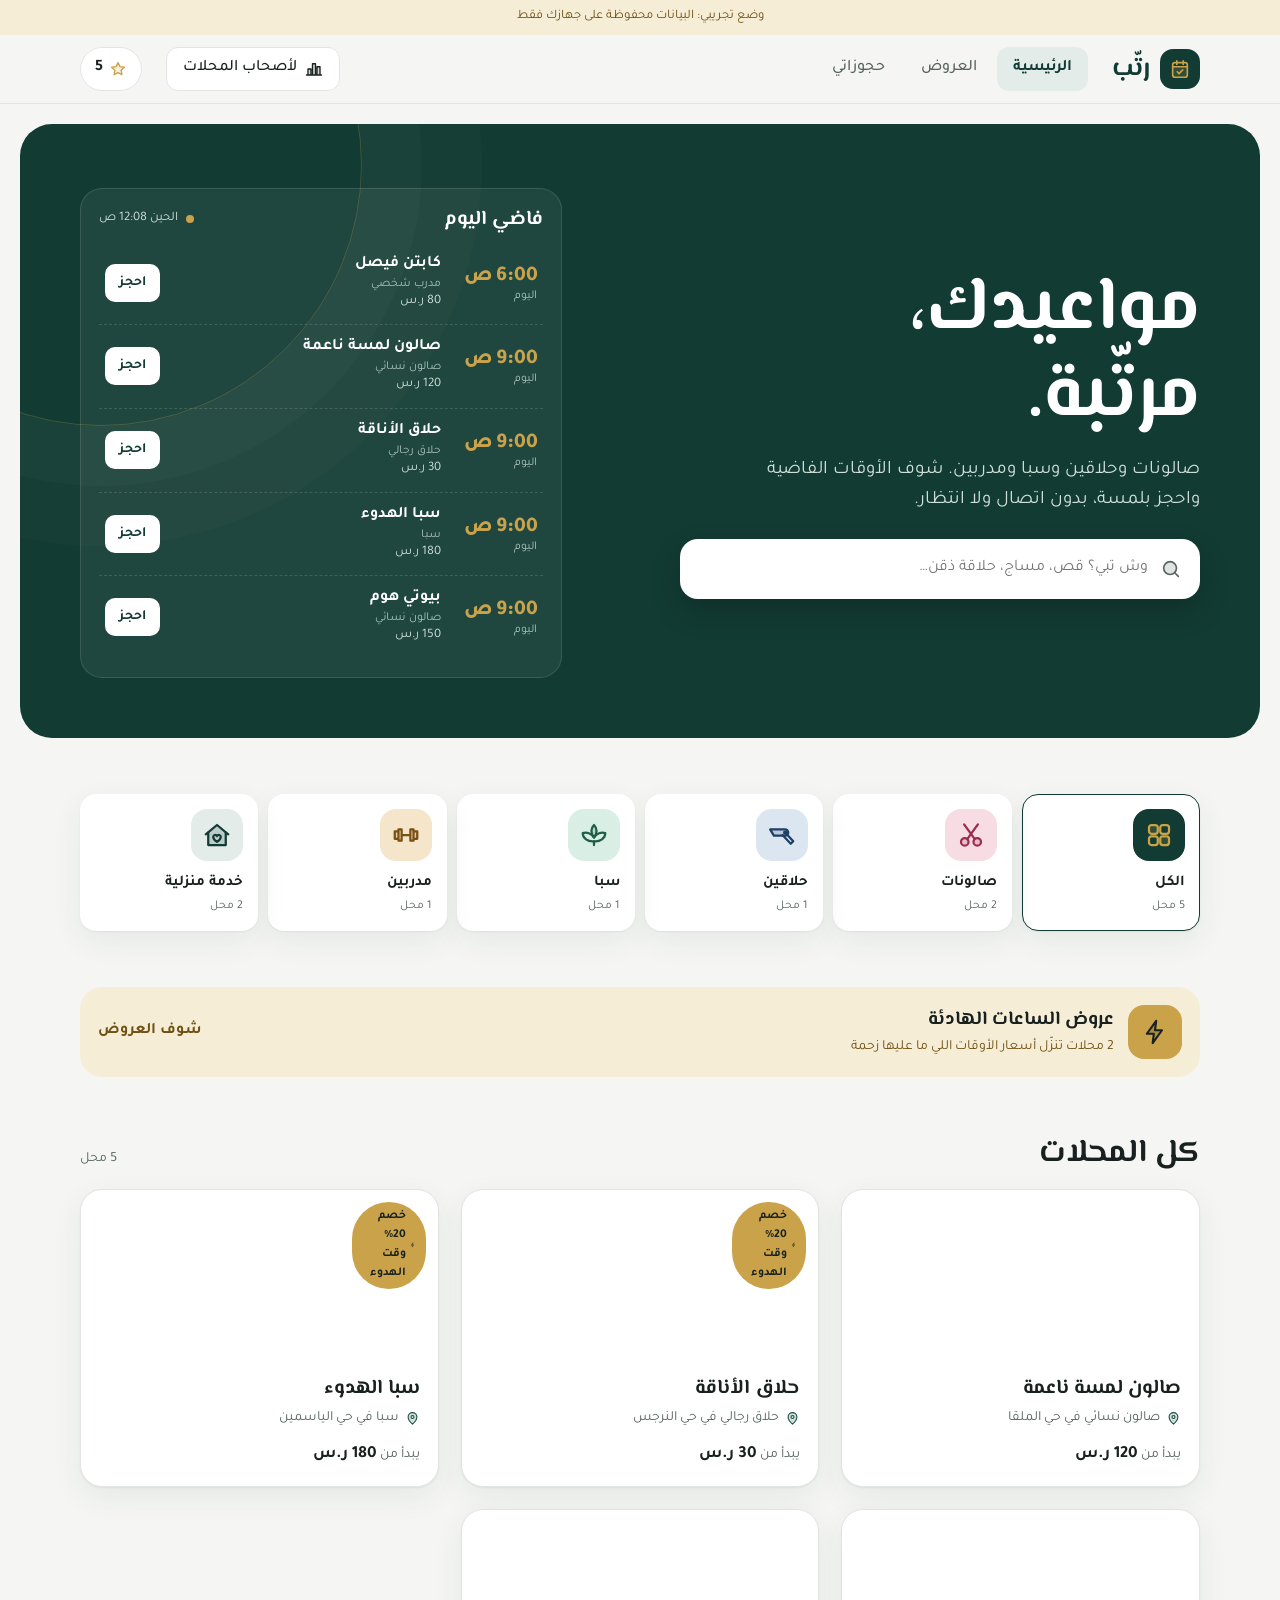
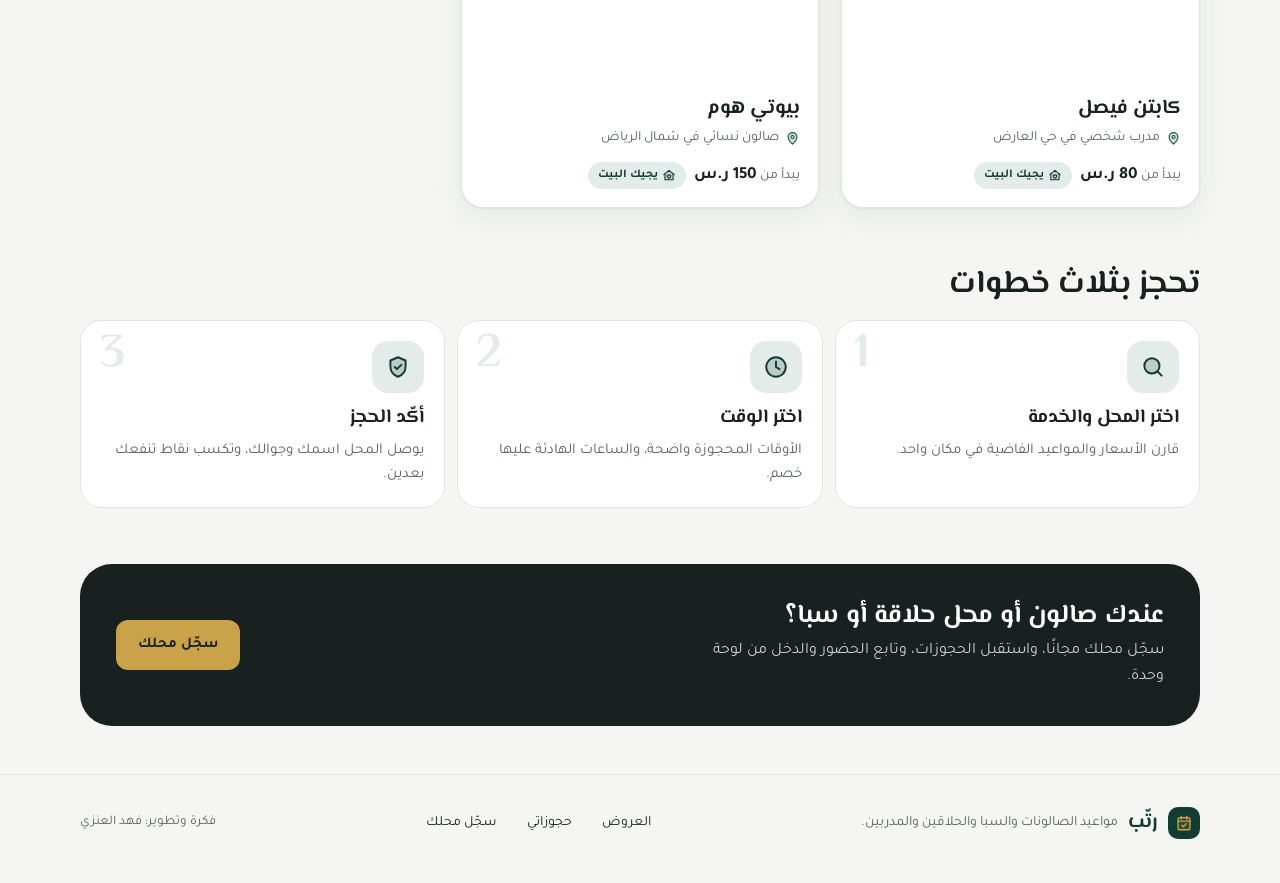
==== commit f1fde74e: "رتّب v3: تصميم جديد كامل، ويب + تطبيق - موقع ويب كامل للشاشات العريضة: رأس بقائمة، بطل بعنوان وبحث، " ====
--- a/index.html
+++ b/index.html
@@ -3,7 +3,7 @@
 <head>
   <meta charset="utf-8">
   <meta name="viewport" content="width=device-width, initial-scale=1, viewport-fit=cover">
-  <meta name="theme-color" content="#3B1A5C">
+  <meta name="theme-color" content="#123B33">
   <meta name="description" content="رتّب: احجز موعدك في الصالونات والسبا والحلاقين والمدربين بدون اتصال أو انتظار.">
   <title>رتّب — احجز موعدك</title>
   <link rel="manifest" href="manifest.webmanifest">
@@ -11,14 +11,12 @@
   <link rel="apple-touch-icon" href="icons/icon-192.png">
   <link rel="preconnect" href="https://fonts.googleapis.com">
   <link rel="preconnect" href="https://fonts.gstatic.com" crossorigin>
-  <link href="https://fonts.googleapis.com/css2?family=Readex+Pro:wght@300..700&display=swap" rel="stylesheet">
+  <link href="https://fonts.googleapis.com/css2?family=El+Messiri:wght@500;600;700&family=Tajawal:wght@400;500;700;800&display=swap" rel="stylesheet">
   <link rel="stylesheet" href="css/style.css">
 </head>
 <body>
-  <div class="shell">
-    <div id="demo" class="demo-strip" hidden>وضع تجريبي: البيانات محفوظة على جهازك فقط</div>
-    <div id="app"><div class="loading">جاري التحميل…</div></div>
-  </div>
+  <div id="demo" class="demo-strip" hidden>وضع تجريبي: البيانات محفوظة على جهازك فقط</div>
+  <div id="app"><div class="loading">جاري التحميل…</div></div>
 
   <dialog id="profile">
     <form class="form" method="dialog" id="profile-form">
--- a/css/style.css
+++ b/css/style.css
@@ -1,392 +1,537 @@
-/* رتّب — الهوية: بنفسجي غامق + زعفران، خط Readex Pro، والوقت هو البطل */
+/* رتّب v3 — أخضر صنوبري + وردي + ذهبي، El Messiri للعناوين و Tajawal للنص */
 :root {
-  --ink: #1D1530;          /* باذنجاني غامق للنصوص */
-  --muted: #5E566D;        /* نص ثانوي */
-  --paper: #F7F4FA;        /* خلفية فاتحة مائلة للبنفسجي */
+  --pine: #123B33;
+  --pine-2: #1B5246;
+  --pine-soft: #E3ECE9;
+  --rose: #C2405E;
+  --rose-soft: #F7DDE3;
+  --gold: #C9A24A;
+  --gold-soft: #F6EDD6;
+  --gold-ink: #6E5113;
+  --ink: #18211F;
+  --muted: #59645F;
+  --bg: #F5F6F3;
   --card: #FFFFFF;
-  --line: #E7E1EE;
-  --plum: #5B2A86;         /* اللون الأساسي */
-  --plum-deep: #3B1A5C;
-  --plum-soft: #EFE7F6;
-  --saffron: #E9A23B;      /* العروض والساعات الهادئة */
-  --saffron-soft: #FCF0DC;
-  --saffron-ink: #7A4A06;
-  --mint: #1F7A52;         /* مؤكد */
-  --mint-soft: #E3F3EB;
+  --line: #E2E6E2;
+  --ok: #1E7A4E;
+  --ok-soft: #E1F2E8;
   --danger: #A12B2B;
-  --r-lg: 22px; --r-md: 14px; --r-sm: 10px;
-  /* منحنيات الحركة */
+  --display: 'El Messiri', 'Tajawal', serif;
+  --body: 'Tajawal', system-ui, -apple-system, 'Segoe UI', Tahoma, sans-serif;
+  --r-xl: 32px; --r-lg: 22px; --r-md: 16px; --r-sm: 12px;
   --ease-out: cubic-bezier(.22, 1, .36, 1);
   --ease-spring: cubic-bezier(.34, 1.56, .64, 1);
-  --t-fast: 160ms; --t-med: 320ms; --t-slow: 640ms;
+  --t-fast: 160ms; --t-med: 320ms;
+  --shadow: 0 1px 2px rgba(18, 59, 51, .06), 0 10px 30px rgba(18, 59, 51, .07);
 }
 * { box-sizing: border-box; }
 html, body { margin: 0; }
 body {
-  background: var(--paper); color: var(--ink);
-  font-family: 'Readex Pro', 'IBM Plex Sans Arabic', system-ui, -apple-system, Tahoma, sans-serif;
-  font-size: 15px; line-height: 1.55;
-  -webkit-font-smoothing: antialiased; -webkit-tap-highlight-color: transparent;
-  font-variant-numeric: tabular-nums;
-}
+  background: var(--bg); color: var(--ink); font-family: var(--body); font-size: 16px; line-height: 1.6;
+  -webkit-font-smoothing: antialiased; -webkit-tap-highlight-color: transparent; font-variant-numeric: tabular-nums;
+}
+h1, h2, h3 { font-family: var(--display); line-height: 1.25; margin: 0; font-weight: 700; }
+p { margin: 0; }
 button, input, select { font: inherit; color: inherit; }
 button { cursor: pointer; }
 button:disabled { cursor: not-allowed; }
-a { color: var(--plum); }
-:focus-visible { outline: 3px solid var(--saffron); outline-offset: 2px; border-radius: 6px; }
-h1, h2, h3 { line-height: 1.25; }
-
-/* ======================= تطبيق العميل ======================= */
-.shell { max-width: 480px; margin: 0 auto; min-height: 100dvh; background: var(--paper); position: relative; }
-@media (min-width: 520px) { .shell { box-shadow: 0 0 0 1px var(--line); } }
-.screen { display: flex; flex-direction: column; gap: 22px; padding: 20px 18px 104px; }
-.screen.shop-screen { padding-bottom: 210px; }
-.demo-strip { background: var(--saffron-soft); color: var(--saffron-ink); font-size: 12px; font-weight: 500; padding: 7px 16px; text-align: center; }
-
-/* رأس الصفحة */
-.hello { display: flex; justify-content: space-between; align-items: flex-start; gap: 12px; }
-.hello small { display: block; font-size: 13px; color: var(--muted); }
-.hello h1 { margin: 2px 0 0; font-size: 28px; font-weight: 700; letter-spacing: -0.01em; }
-.pill-btn {
-  display: inline-flex; align-items: center; gap: 6px; min-height: 44px; padding: 0 14px; border-radius: 999px;
-  background: var(--card); border: 1px solid var(--line); font-size: 13px; font-weight: 600; white-space: nowrap;
-}
-.pill-btn svg { color: var(--saffron); }
-
-/* البطل: شريط أقرب المواعيد */
-.ribbon {
-  margin: 0 -18px; padding: 20px 0 22px; background: var(--plum-deep); color: #fff; position: relative; overflow: hidden;
-}
-.ribbon-head { display: flex; justify-content: space-between; align-items: baseline; padding: 0 18px 14px; gap: 12px; }
-.ribbon-head h2 { margin: 0; font-size: 17px; font-weight: 600; }
-.ribbon-head .now { font-size: 13px; color: #D9CBEA; display: flex; align-items: center; gap: 6px; }
-.ribbon-head .now i { width: 8px; height: 8px; border-radius: 99px; background: var(--saffron); box-shadow: 0 0 0 0 rgba(233,162,59,.6); animation: pulse 2.4s infinite; }
-.axis { position: relative; height: 2px; margin: 0 18px 0; background: rgba(255,255,255,.18); transform-origin: right center; }
-.tickets { display: flex; gap: 12px; overflow-x: auto; padding: 0 18px; scroll-snap-type: x mandatory; scrollbar-width: none; }
-.tickets::-webkit-scrollbar { display: none; }
-.ticket {
-  position: relative; flex: none; width: 148px; scroll-snap-align: start; text-align: right; border: 0;
-  padding: 26px 14px 14px; border-radius: 0 0 var(--r-md) var(--r-md); background: transparent; color: #fff;
-  display: flex; flex-direction: column; gap: 2px;
-}
-.ticket::before { /* نقطة على المحور */
-  content: ''; position: absolute; top: -6px; right: 14px; width: 10px; height: 10px; border-radius: 99px;
-  background: var(--plum-deep); border: 2px solid #fff;
-}
-.ticket.quiet::before { border-color: var(--saffron); background: var(--saffron); }
-.ticket .time { font-size: 26px; font-weight: 700; line-height: 1.1; letter-spacing: -0.02em; }
-.ticket .tday { font-size: 12px; color: #D9CBEA; }
-.ticket .shop { font-size: 14px; font-weight: 500; margin-top: 8px; white-space: nowrap; overflow: hidden; text-overflow: ellipsis; }
-.ticket .price { font-size: 12px; color: #D9CBEA; }
-.ticket .price b { color: var(--saffron); font-weight: 600; }
-.ticket:hover, .ticket:focus-visible { background: rgba(255,255,255,.06); }
-.ribbon-empty { padding: 18px; color: #D9CBEA; font-size: 14px; }
-
-.search {
-  display: flex; align-items: center; gap: 8px; background: var(--card); border: 1px solid var(--line);
-  border-radius: var(--r-md); padding: 0 14px; height: 52px; color: var(--muted);
-  transition: border-color var(--t-fast), box-shadow var(--t-fast);
-}
-.search:focus-within { border-color: var(--plum); box-shadow: 0 0 0 4px var(--plum-soft); }
-.search input { flex: 1; min-width: 0; border: 0; outline: none; background: transparent; font-size: 15px; color: var(--ink); height: 100%; }
-.chips { display: flex; gap: 8px; overflow-x: auto; margin: 0 -18px; padding: 0 18px 2px; scrollbar-width: none; }
-.chips::-webkit-scrollbar { display: none; }
-.chip {
-  flex: none; min-height: 40px; padding: 0 16px; border-radius: 999px; border: 1px solid var(--line); background: var(--card);
-  font-size: 14px; font-weight: 500; transition: background var(--t-fast), color var(--t-fast), transform var(--t-fast) var(--ease-spring);
-}
-.chip:active { transform: scale(.95); }
-.chip.on { background: var(--ink); color: #fff; border-color: var(--ink); }
-
-.promo {
-  display: flex; align-items: center; gap: 14px; text-align: right; padding: 16px; border-radius: var(--r-md);
-  border: 1px solid #F1D29E; background: var(--saffron-soft); color: var(--ink); width: 100%;
-}
-.promo .k { display: none; }
-.promo .t { font-size: 16px; font-weight: 600; display: block; }
-.promo .s { font-size: 13px; color: var(--saffron-ink); }
-.promo svg { color: var(--saffron); flex: none; }
-
-.row-head { display: flex; justify-content: space-between; align-items: baseline; }
-.row-head h2 { margin: 0; font-size: 18px; font-weight: 600; }
-.row-head span { font-size: 13px; color: var(--muted); }
-
-/* قائمة المحلات: سطح واحد بصفوف، مو كروت متكررة */
-.list { display: flex; flex-direction: column; background: var(--card); border: 1px solid var(--line); border-radius: var(--r-lg); overflow: hidden; }
-.list > .empty { border: 0; border-radius: 0; }
-.shop-card {
-  display: flex; gap: 14px; align-items: center; text-align: right; padding: 14px 16px; border: 0;
-  background: transparent; width: 100%; position: relative; transition: background var(--t-fast);
-}
-.shop-card + .shop-card { border-top: 1px solid var(--line); }
-.shop-card:hover { background: #FBF9FD; }
-.shop-card:active { background: var(--plum-soft); }
-.avatar {
-  flex: none; width: 60px; height: 60px; border-radius: 18px; display: flex; align-items: center; justify-content: center;
-  font-size: 26px; font-weight: 700;
-}
-.avatar.sm { width: 48px; height: 48px; border-radius: 14px; font-size: 20px; }
-.avatar.lg { width: 88px; height: 88px; border-radius: 26px; font-size: 38px; }
-.shop-card .body { flex: 1; min-width: 0; display: flex; flex-direction: column; gap: 2px; }
-.shop-card .name { font-size: 16px; font-weight: 600; }
-.meta { font-size: 13px; color: var(--muted); }
-.tags { display: flex; gap: 6px; flex-wrap: wrap; align-items: center; margin-top: 4px; }
-.from { font-size: 13px; font-weight: 600; color: var(--plum); }
-.tag { font-size: 11px; font-weight: 600; padding: 2px 8px; border-radius: 999px; }
-.tag.offer { background: var(--saffron-soft); color: var(--saffron-ink); }
-.tag.home { background: var(--mint-soft); color: var(--mint); }
-.tag.new { background: var(--plum-soft); color: var(--plum); }
-.empty { padding: 32px 16px; text-align: center; color: var(--muted); font-size: 14px; background: var(--card); border: 1px dashed #D5CCE0; border-radius: var(--r-md); }
-
-.card { background: var(--card); border: 1px solid var(--line); border-radius: var(--r-md); padding: 16px; display: flex; flex-direction: column; gap: 12px; }
-.title { margin: 0; font-size: 28px; font-weight: 700; letter-spacing: -0.01em; }
-.sub { margin: 0; font-size: 14px; color: var(--muted); }
-
+a { color: var(--pine-2); }
+:focus-visible { outline: 3px solid var(--gold); outline-offset: 2px; border-radius: 8px; }
+.sr-only { position: absolute; width: 1px; height: 1px; overflow: hidden; clip: rect(0 0 0 0); white-space: nowrap; }
+.wrap { width: 100%; max-width: 1200px; margin: 0 auto; padding: 0 20px; }
+.muted { color: var(--muted); }
+.demo-strip { background: var(--gold-soft); color: var(--gold-ink); font-size: 13px; padding: 7px 16px; text-align: center; }
+
+/* ---------- أزرار ---------- */
 .btn {
-  min-height: 50px; padding: 0 20px; border-radius: var(--r-md); border: 0; background: var(--plum); color: #fff;
-  font-size: 15px; font-weight: 600; display: inline-flex; align-items: center; justify-content: center; gap: 8px;
-  transition: transform var(--t-fast) var(--ease-spring), background var(--t-fast), opacity var(--t-fast);
-}
+  min-height: 50px; padding: 0 22px; border-radius: var(--r-sm); border: 0; background: var(--pine); color: #fff;
+  font-weight: 700; font-size: 15px; display: inline-flex; align-items: center; justify-content: center; gap: 8px;
+  text-decoration: none; transition: transform var(--t-fast) var(--ease-spring), background var(--t-fast);
+}
+.btn:hover:not(:disabled) { background: var(--pine-2); }
 .btn:active:not(:disabled) { transform: scale(.97); }
+.btn.sm, .btn.small { min-height: 40px; padding: 0 16px; font-size: 14px; border-radius: 10px; }
+.btn.block { width: 100%; }
+.btn.ghost { background: var(--card); color: var(--ink); border: 1px solid var(--line); font-weight: 500; }
+.btn.ghost:hover:not(:disabled) { background: var(--pine-soft); }
+.btn.gold { background: var(--gold); color: var(--ink); }
+.btn.gold:hover { background: #D7B35E; }
+.btn.rose, .btn.warn { background: var(--rose); color: #fff; }
+.btn.rose:hover:not(:disabled), .btn.warn:hover:not(:disabled) { background: #A93450; }
+.btn.danger, .btn.danger-text { background: var(--card); color: var(--danger); border: 1px solid var(--line); font-weight: 500; }
+.btn.danger:hover:not(:disabled), .btn.danger-text:hover:not(:disabled) { background: #FBEAEA; }
 .btn.dark { background: var(--ink); }
-.btn.warn { background: var(--saffron); color: var(--ink); }
-.btn.ghost { background: var(--card); color: var(--ink); border: 1px solid var(--line); font-weight: 500; }
-.btn.small { min-height: 40px; font-size: 13px; padding: 0 14px; border-radius: var(--r-sm); }
-.btn.danger-text { background: var(--card); color: var(--danger); border: 1px solid var(--line); }
 .btn:disabled { background: var(--line); color: var(--muted); }
-.btn.block { width: 100%; }
-
-.points { background: var(--plum); color: #fff; border-radius: var(--r-lg); padding: 20px; display: flex; flex-direction: column; gap: 4px; position: relative; overflow: hidden; }
-.points small { font-size: 13px; color: #E2D3F1; position: relative; }
-.points b { font-size: 36px; font-weight: 700; position: relative; }
-.points::after { /* حلقة زمنية زخرفية خفيفة */
-  content: ''; position: absolute; left: -40px; top: -40px; width: 170px; height: 170px; border-radius: 50%;
-  border: 18px solid rgba(233,162,59,.22);
-}
-
-/* صفحة المحل */
-.topbar { position: sticky; top: 0; z-index: 5; display: flex; align-items: center; gap: 8px; padding: 10px 12px; background: rgba(247,244,250,.88); backdrop-filter: blur(12px); -webkit-backdrop-filter: blur(12px); border-bottom: 1px solid var(--line); }
-.icon-btn { width: 44px; height: 44px; border-radius: 12px; border: 0; background: var(--card); display: flex; align-items: center; justify-content: center; flex: none; }
-.topbar b { font-size: 16px; font-weight: 600; }
-.shop-head { display: flex; gap: 16px; align-items: center; }
-.shop-head h1 { margin: 0; font-size: 22px; font-weight: 700; }
-.shop-head .meta { display: flex; align-items: center; gap: 5px; margin-top: 4px; }
-.section { display: flex; flex-direction: column; gap: 10px; }
-.section > h2 { margin: 0; font-size: 16px; font-weight: 600; display: flex; align-items: center; gap: 8px; }
-.svc {
-  display: flex; align-items: center; gap: 12px; padding: 14px 16px; border-radius: var(--r-md); border: 1.5px solid var(--line);
-  background: var(--card); text-align: right; width: 100%; transition: border-color var(--t-fast), background var(--t-fast);
-}
-.svc.on { border-color: var(--plum); background: var(--plum-soft); }
-.svc .n { font-size: 15px; font-weight: 500; display: block; }
-.svc .d { font-size: 13px; color: var(--muted); }
-.svc .p { font-size: 15px; font-weight: 600; margin-inline-start: auto; }
-.radio { flex: none; width: 22px; height: 22px; border-radius: 999px; border: 2px solid #CFC6DB; display: flex; align-items: center; justify-content: center; color: #fff; transition: background var(--t-fast), border-color var(--t-fast); }
-.svc.on .radio { background: var(--plum); border-color: var(--plum); }
-.svc.on .radio svg { animation: pop var(--t-med) var(--ease-spring); }
-.toggle-row { display: flex; align-items: center; gap: 12px; padding: 14px 16px; border-radius: var(--r-md); border: 1px solid var(--line); background: var(--card); text-align: right; width: 100%; }
-.toggle-row .txt { flex: 1; display: flex; flex-direction: column; gap: 2px; }
-.toggle-row .txt b { font-size: 15px; font-weight: 500; }
-.toggle-row .txt span { font-size: 13px; color: var(--muted); }
-.switch { flex: none; width: 48px; height: 28px; border-radius: 999px; background: #CFC6DB; padding: 3px; display: flex; transition: background var(--t-med); }
-.switch::after { content: ''; width: 22px; height: 22px; border-radius: 999px; background: #fff; transition: transform var(--t-med) var(--ease-spring); }
-[aria-pressed="true"] .switch { background: var(--plum); }
+
+/* ---------- رأس الموقع ---------- */
+.hdr { position: sticky; top: 0; z-index: 20; background: rgba(245, 246, 243, .86); backdrop-filter: blur(14px); -webkit-backdrop-filter: blur(14px); border-bottom: 1px solid var(--line); }
+.hdr-in { display: flex; align-items: center; gap: 24px; height: 68px; }
+.logo-btn { display: flex; align-items: center; gap: 10px; border: 0; background: none; padding: 0; }
+.logo-mark { width: 40px; height: 40px; border-radius: 13px; background: var(--pine); color: var(--gold); display: inline-flex; align-items: center; justify-content: center; flex: none; }
+.logo-mark.sm { width: 32px; height: 32px; border-radius: 10px; }
+.logo-word { font-family: var(--display); font-size: 26px; font-weight: 700; color: var(--pine); line-height: 1; }
+.hnav { display: none; gap: 4px; }
+.hnav-btn { min-height: 44px; padding: 0 16px; border: 0; border-radius: 12px; background: none; color: var(--muted); font-weight: 500; transition: background var(--t-fast), color var(--t-fast); }
+.hnav-btn:hover { color: var(--ink); background: var(--pine-soft); }
+.hnav-btn.on { color: var(--pine); font-weight: 700; background: var(--pine-soft); }
+.hdr-biz { display: none; margin-inline-start: auto; align-items: center; gap: 8px; min-height: 44px; padding: 0 16px; border-radius: 12px; border: 1px solid var(--line); background: var(--card); color: var(--ink); text-decoration: none; font-weight: 500; }
+.hdr-biz:hover { border-color: var(--pine); }
+.hdr-points { margin-inline-start: auto; display: inline-flex; align-items: center; gap: 6px; min-height: 44px; padding: 0 14px; border-radius: 999px; border: 1px solid var(--line); background: var(--card); font-weight: 700; color: var(--ink); }
+.hdr-points svg { color: var(--gold); }
+
+/* ---------- البطل ---------- */
+.hero { background: var(--pine); color: #fff; border-radius: 0 0 var(--r-xl) var(--r-xl); padding: 36px 0 32px; position: relative; overflow: hidden; }
+.hero::before {
+  content: ''; position: absolute; width: 520px; height: 520px; border-radius: 50%; left: -180px; top: -220px;
+  border: 1px solid rgba(201, 162, 74, .25); box-shadow: 0 0 0 60px rgba(255,255,255,.02), 0 0 0 120px rgba(255,255,255,.015);
+}
+.hero-in { position: relative; display: grid; gap: 28px; }
+.hero h1 { font-size: 46px; line-height: 1.15; letter-spacing: -0.01em; }
+.hero-lead { margin-top: 14px; font-size: 17px; color: #CFE0DA; max-width: 46ch; }
+.hero-search {
+  margin-top: 22px; display: flex; align-items: center; gap: 10px; height: 60px; padding: 0 18px; border-radius: 18px;
+  background: #fff; color: var(--muted); box-shadow: 0 12px 30px rgba(0,0,0,.18); max-width: 520px;
+}
+.hero-search input { flex: 1; min-width: 0; height: 100%; border: 0; outline: none; background: transparent; font-size: 16px; color: var(--ink); }
+
+/* لوحة "فاضي اليوم" مثل لوحات المطار */
+.board { background: rgba(255,255,255,.06); border: 1px solid rgba(255,255,255,.12); border-radius: var(--r-lg); padding: 18px; }
+.board-head { display: flex; justify-content: space-between; align-items: center; margin-bottom: 10px; }
+.board-head h2 { font-size: 20px; color: #fff; }
+.board-now { display: flex; align-items: center; gap: 8px; font-size: 13px; color: #CFE0DA; }
+.board-now i { width: 8px; height: 8px; border-radius: 99px; background: var(--gold); animation: pulse 2.4s infinite; }
+.board-rows { list-style: none; margin: 0; padding: 0; display: flex; flex-direction: column; }
+.board-rows li + li { border-top: 1px dashed rgba(255,255,255,.14); }
+.board-row {
+  width: 100%; display: grid; grid-template-columns: 84px minmax(0, 1fr) auto; grid-template-areas: "time shop go" "time price go";
+  align-items: center; column-gap: 12px; padding: 12px 6px; border: 0; background: none; color: #fff; text-align: right; border-radius: 12px;
+  transition: background var(--t-fast);
+}
+.board-row:hover { background: rgba(255,255,255,.06); }
+.br-time { grid-area: time; display: flex; flex-direction: column; line-height: 1.2; }
+.br-time b { font-size: 21px; font-weight: 800; letter-spacing: -0.01em; color: var(--gold); }
+.br-time small { font-size: 12px; color: #A9C3BA; }
+.br-shop { grid-area: shop; display: flex; flex-direction: column; min-width: 0; line-height: 1.35; }
+.br-shop b { font-weight: 700; white-space: nowrap; overflow: hidden; text-overflow: ellipsis; }
+.br-shop small { font-size: 12px; color: #A9C3BA; }
+.br-price { grid-area: price; font-size: 13px; color: #CFE0DA; }
+.br-go { grid-area: go; padding: 8px 14px; border-radius: 10px; background: #fff; color: var(--pine); font-weight: 700; font-size: 14px; }
+.board-empty { color: #CFE0DA; padding: 12px 0; }
+
+/* ---------- أقسام ---------- */
+.sect { margin-top: 36px; }
+.block-head { display: flex; justify-content: space-between; align-items: baseline; margin-bottom: 16px; gap: 12px; }
+.block-head h2 { font-size: 26px; }
+.block-head span { color: var(--muted); font-size: 14px; }
+
+.cats { display: grid; grid-template-columns: repeat(3, minmax(0, 1fr)); gap: 10px; }
+.cat {
+  display: flex; flex-direction: column; align-items: flex-start; gap: 2px; padding: 14px; border-radius: var(--r-md);
+  border: 1.5px solid transparent; background: var(--card); text-align: right; box-shadow: var(--shadow);
+  transition: transform var(--t-fast) var(--ease-spring), border-color var(--t-fast);
+}
+.cat:active { transform: scale(.97); }
+.cat-ic { width: 52px; height: 52px; border-radius: 16px; display: flex; align-items: center; justify-content: center; background: var(--c-bg); color: var(--c-fg); margin-bottom: 8px; transition: background var(--t-fast), color var(--t-fast); }
+.cat b { font-size: 15px; }
+.cat small { font-size: 12px; color: var(--muted); }
+.cat.on { border-color: var(--pine); }
+.cat.on .cat-ic { background: var(--pine); color: var(--gold); }
+
+.offer-band {
+  width: 100%; display: flex; align-items: center; gap: 14px; padding: 18px; border-radius: var(--r-lg); border: 0;
+  background: var(--gold-soft); color: var(--ink); text-align: right;
+}
+.ob-ic { width: 54px; height: 54px; border-radius: 16px; background: var(--gold); color: var(--ink); display: flex; align-items: center; justify-content: center; flex: none; }
+.ob-txt { flex: 1; display: flex; flex-direction: column; }
+.ob-txt b { font-family: var(--display); font-size: 19px; }
+.ob-txt span { color: var(--gold-ink); font-size: 14px; }
+.ob-go { display: none; font-weight: 700; color: var(--gold-ink); }
+
+/* بطاقات المحلات */
+.shops { display: grid; grid-template-columns: minmax(0, 1fr); gap: 16px; }
+.shop {
+  display: flex; flex-direction: column; padding: 0; border: 1px solid var(--line); border-radius: var(--r-lg); overflow: hidden;
+  background: var(--card); text-align: right; box-shadow: var(--shadow);
+  transition: transform var(--t-med) var(--ease-out), box-shadow var(--t-med);
+}
+.shop:hover { transform: translateY(-3px); box-shadow: 0 2px 4px rgba(18,59,51,.06), 0 18px 40px rgba(18,59,51,.12); }
+.shop-cover { position: relative; height: 150px; }
+.badge { position: absolute; top: 12px; right: 12px; display: inline-flex; align-items: center; gap: 4px; padding: 5px 10px; border-radius: 999px; background: var(--gold); color: var(--ink); font-size: 12px; font-weight: 700; }
+.shop-info { padding: 16px 18px 18px; display: flex; flex-direction: column; gap: 6px; }
+.shop-info h3 { font-size: 20px; }
+.where { display: flex; align-items: center; gap: 6px; color: var(--muted); font-size: 14px; }
+.where svg { flex: none; color: var(--pine-2); }
+.shop-foot { display: flex; align-items: center; justify-content: space-between; gap: 8px; margin-top: 6px; flex-wrap: wrap; }
+.shop-price { font-size: 14px; color: var(--muted); }
+.shop-price b { color: var(--ink); font-size: 17px; }
+.pill { display: inline-flex; align-items: center; gap: 4px; padding: 4px 10px; border-radius: 999px; background: var(--pine-soft); color: var(--pine); font-size: 12px; font-weight: 700; }
+
+/* الغلاف المرسوم */
+.art { position: absolute; inset: 0; background: var(--art-bg); color: var(--art-fg); overflow: hidden; }
+.art-dots { position: absolute; inset: 0; }
+.art-icon { position: absolute; left: -18px; bottom: -34px; opacity: .9; transform: rotate(-12deg); }
+.art-letter { position: absolute; right: 18px; bottom: 10px; font-family: var(--display); font-size: 64px; font-weight: 700; line-height: 1; opacity: .9; }
+.art.big .art-icon { left: 4%; bottom: -60px; }
+.art.big .art-letter { font-size: 110px; right: 32px; bottom: 16px; }
+
+/* خطوات */
+.how h2 { font-size: 26px; margin-bottom: 16px; }
+.steps { list-style: none; margin: 0; padding: 0; display: grid; gap: 12px; counter-reset: s; }
+.steps li { position: relative; background: var(--card); border: 1px solid var(--line); border-radius: var(--r-lg); padding: 20px; display: flex; flex-direction: column; gap: 6px; counter-increment: s; }
+.steps li::after { content: counter(s); position: absolute; left: 18px; top: 10px; font-family: var(--display); font-size: 48px; font-weight: 700; color: var(--pine-soft); line-height: 1; }
+.step-ic { width: 52px; height: 52px; border-radius: 16px; background: var(--pine-soft); color: var(--pine); display: flex; align-items: center; justify-content: center; margin-bottom: 4px; }
+.steps b { font-family: var(--display); font-size: 19px; }
+.steps p { color: var(--muted); font-size: 15px; }
+
+.biz-cta { background: var(--ink); color: #fff; border-radius: var(--r-xl); padding: 28px; display: flex; flex-direction: column; gap: 18px; align-items: flex-start; }
+.biz-cta h2 { font-size: 26px; }
+.biz-cta p { color: #C9D2CF; margin-top: 6px; max-width: 52ch; }
+
+.ftr { margin-top: 48px; padding: 28px 0 120px; border-top: 1px solid var(--line); }
+.ftr-in { display: flex; flex-direction: column; gap: 14px; }
+.ftr-brand { display: flex; align-items: center; gap: 10px; flex-wrap: wrap; }
+.ftr-brand b { font-family: var(--display); font-size: 20px; color: var(--pine); }
+.ftr-brand span:last-child { color: var(--muted); font-size: 14px; }
+.ftr-links { display: flex; gap: 6px; flex-wrap: wrap; }
+.ftr-links button, .ftr-links a { min-height: 40px; padding: 0 12px; border: 0; background: none; color: var(--ink); text-decoration: none; font-size: 14px; border-radius: 10px; display: inline-flex; align-items: center; }
+.ftr-links button:hover, .ftr-links a:hover { background: var(--pine-soft); }
+.ftr small { color: var(--muted); }
+
+/* شريط التبويبات (جوال) */
+.tabbar {
+  position: fixed; bottom: 12px; left: 50%; transform: translateX(-50%); width: calc(100% - 24px); max-width: 460px; z-index: 30;
+  display: flex; padding: 6px; border-radius: 24px; background: rgba(18, 59, 51, .95); backdrop-filter: blur(14px); -webkit-backdrop-filter: blur(14px);
+  margin-bottom: env(safe-area-inset-bottom); box-shadow: 0 14px 34px rgba(18,59,51,.3);
+}
+.tabbar button { flex: 1; height: 58px; border: 0; border-radius: 18px; background: transparent; color: #A9C3BA; display: flex; flex-direction: column; align-items: center; justify-content: center; gap: 2px; font-size: 12px; font-weight: 500; transition: background var(--t-med), color var(--t-med); }
+.tabbar button.on { background: rgba(255,255,255,.1); color: #fff; }
+.tabbar button.on svg { color: var(--gold); }
+
+/* ---------- صفحات داخلية ---------- */
+.page { padding-top: 32px; }
+.page-head { margin-bottom: 22px; }
+.page-head h1 { font-size: 36px; }
+.page-head p { color: var(--muted); margin-top: 4px; }
+.empty { padding: 36px 18px; text-align: center; color: var(--muted); background: var(--card); border: 1.5px dashed #CCD5D1; border-radius: var(--r-lg); }
+.shops > .empty { grid-column: 1 / -1; }
+
+.offers { display: grid; gap: 16px; }
+.offer { background: var(--card); border: 1px solid var(--line); border-radius: var(--r-lg); overflow: hidden; box-shadow: var(--shadow); }
+.offer-cover { position: relative; height: 120px; }
+.offer-pct { position: absolute; top: 12px; right: 12px; padding: 6px 12px; border-radius: 12px; background: var(--gold); color: var(--ink); font-family: var(--display); font-weight: 700; font-size: 20px; }
+.offer-body { padding: 16px 18px 18px; display: flex; flex-direction: column; gap: 6px; }
+.offer-body h3 { font-size: 20px; }
+.offer-foot { display: flex; justify-content: space-between; align-items: center; margin-top: 8px; gap: 8px; }
+.offer-foot b { font-size: 19px; }
+.offer-foot s { color: var(--muted); font-size: 14px; }
+
+.bk-layout { display: grid; gap: 20px; }
+.bk-side { display: flex; flex-direction: column; gap: 14px; }
+.points-card { position: relative; overflow: hidden; background: var(--pine); color: #fff; border-radius: var(--r-lg); padding: 22px; display: flex; flex-direction: column; gap: 4px; }
+.points-card::after { content: ''; position: absolute; left: -50px; bottom: -70px; width: 180px; height: 180px; border-radius: 50%; border: 22px solid rgba(201,162,74,.2); }
+.pc-ic { width: 46px; height: 46px; border-radius: 14px; background: rgba(255,255,255,.1); color: var(--gold); display: flex; align-items: center; justify-content: center; margin-bottom: 8px; }
+.points-card small { color: #CFE0DA; font-size: 13px; position: relative; }
+.points-card b { font-family: var(--display); font-size: 48px; line-height: 1.1; }
+.pc-meter { height: 8px; border-radius: 99px; background: rgba(255,255,255,.14); margin: 8px 0 4px; overflow: hidden; position: relative; }
+.pc-meter i { display: block; height: 100%; border-radius: 99px; background: var(--gold); transform-origin: right; animation: grow-x 900ms var(--ease-out) both 200ms; }
+.remind { background: var(--card); border: 1px solid var(--line); border-radius: var(--r-lg); padding: 18px; display: grid; grid-template-columns: 44px minmax(0, 1fr); gap: 12px; }
+.rm-ic { width: 44px; height: 44px; border-radius: 14px; background: var(--rose-soft); color: var(--rose); display: flex; align-items: center; justify-content: center; }
+.remind b { font-family: var(--display); font-size: 17px; }
+.remind p { color: var(--muted); font-size: 14px; }
+.rm-actions { grid-column: 1 / -1; display: flex; gap: 8px; }
+.rm-actions .btn:first-child { flex: 1; }
+.bk-list { display: flex; flex-direction: column; gap: 10px; }
+.bk { display: grid; grid-template-columns: 62px minmax(0, 1fr); gap: 14px; align-items: center; background: var(--card); border: 1px solid var(--line); border-radius: var(--r-lg); padding: 14px; }
+.bk.past { opacity: .75; }
+.bk-date { height: 66px; border-radius: 16px; background: var(--pine-soft); color: var(--pine); display: flex; flex-direction: column; align-items: center; justify-content: center; line-height: 1.1; }
+.bk-date b { font-family: var(--display); font-size: 26px; }
+.bk-date small { font-size: 12px; }
+.bk-main h3 { font-size: 18px; }
+.bk-main p { color: var(--muted); font-size: 14px; }
+.bk-time { display: flex; align-items: center; gap: 4px; }
+.bk-end { grid-column: 1 / -1; display: flex; justify-content: space-between; align-items: center; gap: 8px; }
+.status { font-size: 12px; font-weight: 700; padding: 4px 10px; border-radius: 999px; white-space: nowrap; }
+.st-confirmed { background: var(--ok-soft); color: var(--ok); }
+.st-wait { background: var(--gold-soft); color: var(--gold-ink); }
+.st-done { background: #ECEFEC; color: #4A5551; }
+.st-cancelled, .st-noshow { background: #FBEAEA; color: var(--danger); }
+
+/* ---------- صفحة المحل ---------- */
+.shop-page { padding-bottom: 210px; }
+.sp-cover { position: relative; height: 200px; border-radius: 0 0 var(--r-xl) var(--r-xl); overflow: hidden; margin: 0 -20px; }
+.sp-back { position: absolute; top: 14px; right: 14px; width: 46px; height: 46px; border-radius: 14px; border: 0; background: rgba(255,255,255,.92); color: var(--ink); display: flex; align-items: center; justify-content: center; box-shadow: var(--shadow); }
+.sp-layout { display: grid; gap: 24px; }
+.sp-main { display: flex; flex-direction: column; gap: 26px; min-width: 0; }
+.sp-title { padding-top: 20px; }
+.sp-title h1 { font-size: 32px; }
+.sp-facts { display: flex; flex-wrap: wrap; gap: 8px 16px; margin-top: 8px; color: var(--muted); font-size: 14px; }
+.sp-facts span { display: inline-flex; align-items: center; gap: 6px; }
+.sp-facts svg { color: var(--pine-2); }
+.sp-facts .hl { color: var(--gold-ink); background: var(--gold-soft); padding: 2px 10px; border-radius: 999px; }
+.sp-facts .hl svg { color: var(--gold-ink); }
+.sp-sec { display: flex; flex-direction: column; gap: 12px; }
+.sp-sec h2 { font-size: 21px; }
+.svcs { display: grid; gap: 10px; }
+.svc { display: flex; align-items: center; gap: 12px; padding: 16px; border-radius: var(--r-md); border: 1.5px solid var(--line); background: var(--card); text-align: right; transition: border-color var(--t-fast), background var(--t-fast); }
+.svc:hover { border-color: #B8C9C2; }
+.svc.on { border-color: var(--pine); background: var(--pine-soft); }
+.svc-radio { width: 24px; height: 24px; border-radius: 99px; border: 2px solid #C3CEC9; flex: none; display: flex; align-items: center; justify-content: center; color: #fff; transition: background var(--t-fast), border-color var(--t-fast); }
+.svc.on .svc-radio { background: var(--pine); border-color: var(--pine); }
+.svc.on .svc-radio svg { animation: pop var(--t-med) var(--ease-spring); }
+.svc-txt { flex: 1; display: flex; flex-direction: column; line-height: 1.35; }
+.svc-txt b { font-size: 16px; font-weight: 700; }
+.svc-txt small { color: var(--muted); font-size: 13px; }
+.svc-price { font-weight: 800; font-size: 16px; }
+.sp-extras { gap: 10px; }
+.opt { display: flex; align-items: center; gap: 12px; padding: 14px 16px; border-radius: var(--r-md); border: 1px solid var(--line); background: var(--card); text-align: right; width: 100%; }
+.opt-ic { width: 44px; height: 44px; border-radius: 14px; background: var(--pine-soft); color: var(--pine); display: flex; align-items: center; justify-content: center; flex: none; }
+.opt-txt { flex: 1; display: flex; flex-direction: column; line-height: 1.35; }
+.opt-txt b { font-weight: 700; }
+.opt-txt small { color: var(--muted); font-size: 13px; }
+.switch { flex: none; width: 50px; height: 30px; border-radius: 99px; background: #C3CEC9; padding: 3px; display: flex; transition: background var(--t-med); }
+.switch::after { content: ''; width: 24px; height: 24px; border-radius: 99px; background: #fff; box-shadow: 0 1px 3px rgba(0,0,0,.2); transition: transform var(--t-med) var(--ease-spring); }
+[aria-pressed="true"] .switch { background: var(--pine); }
 [aria-pressed="true"] .switch::after { transform: translateX(-20px); }
-.stepper-row { display: flex; align-items: center; justify-content: space-between; gap: 12px; padding: 12px 16px; border-radius: var(--r-md); background: var(--card); border: 1px solid var(--line); }
-.stepper-row span { font-size: 13px; color: var(--muted); flex: 1; }
 .stepper { display: flex; align-items: center; gap: 10px; }
-.stepper button { width: 40px; height: 40px; border-radius: 12px; border: 1px solid var(--line); background: var(--paper); font-size: 20px; font-weight: 500; transition: transform var(--t-fast) var(--ease-spring); }
+.stepper button { width: 42px; height: 42px; border-radius: 12px; border: 1px solid var(--line); background: var(--bg); font-size: 20px; transition: transform var(--t-fast) var(--ease-spring); }
 .stepper button:active { transform: scale(.9); }
-.stepper b { min-width: 22px; text-align: center; font-size: 18px; font-weight: 600; display: inline-block; }
-.days { display: flex; gap: 8px; overflow-x: auto; margin: 0 -18px; padding: 0 18px 2px; scrollbar-width: none; }
+.stepper b { min-width: 24px; text-align: center; font-size: 19px; display: inline-block; }
+.days { display: flex; gap: 8px; overflow-x: auto; margin: 0 -20px; padding: 2px 20px 4px; scrollbar-width: none; }
 .days::-webkit-scrollbar { display: none; }
-.day { flex: none; width: 72px; height: 66px; border-radius: var(--r-md); border: 1px solid var(--line); background: var(--card); display: flex; flex-direction: column; align-items: center; justify-content: center; gap: 2px; transition: background var(--t-fast), color var(--t-fast); }
-.day b { font-size: 14px; font-weight: 600; }
+.day { flex: none; width: 74px; padding: 10px 0; border-radius: var(--r-md); border: 1.5px solid var(--line); background: var(--card); display: flex; flex-direction: column; align-items: center; line-height: 1.25; transition: background var(--t-fast), border-color var(--t-fast); }
 .day small { font-size: 12px; color: var(--muted); }
-.day.on { background: var(--ink); border-color: var(--ink); color: #fff; }
-.day.on small { color: #D9CBEA; }
+.day b { font-family: var(--display); font-size: 24px; }
+.day.on { background: var(--pine); border-color: var(--pine); color: #fff; }
+.day.on small { color: #CFE0DA; }
 .slots { display: grid; grid-template-columns: repeat(3, minmax(0, 1fr)); gap: 8px; }
-.slot {
-  height: 58px; border-radius: 12px; border: 1.5px solid var(--line); background: var(--card);
-  display: flex; flex-direction: column; align-items: center; justify-content: center; gap: 1px;
-  transition: transform var(--t-med) var(--ease-spring), background var(--t-fast), border-color var(--t-fast), color var(--t-fast);
-}
-.slot b { font-size: 15px; font-weight: 600; }
-.slot small { font-size: 11px; font-weight: 600; color: var(--muted); }
-.slot.full { background: #F1EDF5; color: var(--muted); border-style: dashed; }
-.slot.quiet { border-color: #EFC98A; }
-.slot.quiet small { color: var(--saffron-ink); }
-.slot.on { background: var(--plum); border-color: var(--plum); color: #fff; transform: scale(1.04); }
-.slot.on small { color: #fff; }
-.slot.full.on { background: var(--saffron); border-color: var(--saffron); color: var(--ink); border-style: solid; }
-.slot.full.on small { color: var(--ink); }
-.note { padding: 12px 14px; border-radius: 12px; background: var(--saffron-soft); color: var(--saffron-ink); font-size: 13px; }
-
-.checkout {
-  position: fixed; bottom: 0; left: 50%; transform: translateX(-50%); width: 100%; max-width: 480px; z-index: 6;
-  display: flex; flex-direction: column; gap: 10px; padding: 14px 18px calc(14px + env(safe-area-inset-bottom));
-  background: var(--card); border-top: 1px solid var(--line); border-radius: var(--r-lg) var(--r-lg) 0 0;
-  box-shadow: 0 -12px 32px rgba(59, 26, 92, .10);
-}
-.checkout .sum { display: flex; justify-content: space-between; align-items: flex-start; gap: 12px; }
-.checkout .sum b { font-size: 14px; font-weight: 600; display: block; }
-.checkout .sum span { font-size: 12px; color: var(--muted); }
-.checkout .total { text-align: left; flex: none; }
-.checkout .total b { font-size: 22px; font-weight: 700; }
-.checkout .total em { display: block; font-style: normal; font-size: 12px; font-weight: 600; color: var(--saffron-ink); }
-.checkout .fine { font-size: 12px; color: var(--muted); text-align: center; }
-
-/* شاشة التأكيد */
-.done { align-items: center; text-align: center; padding-top: 44px; }
-.stamp { width: 112px; height: 112px; position: relative; color: var(--mint); }
-.stamp.wait { color: var(--saffron); }
+.slot { height: 60px; border-radius: var(--r-sm); border: 1.5px solid var(--line); background: var(--card); display: flex; flex-direction: column; align-items: center; justify-content: center; line-height: 1.25; transition: transform var(--t-med) var(--ease-spring), background var(--t-fast), border-color var(--t-fast), color var(--t-fast); }
+.slot b { font-size: 15px; font-weight: 700; }
+.slot small { font-size: 11px; color: var(--ok); font-weight: 500; }
+.slot.full { background: repeating-linear-gradient(-45deg, #F0F2EF, #F0F2EF 6px, #E8ECE8 6px, #E8ECE8 12px); color: var(--muted); }
+.slot.full small { color: var(--muted); }
+.slot.quiet { border-color: #E3CC93; }
+.slot.quiet small { color: var(--gold-ink); font-weight: 700; }
+.slot:hover:not(.on) { border-color: #B8C9C2; }
+.slot.on { background: var(--pine); border-color: var(--pine); color: #fff; transform: scale(1.05); }
+.slot.on small { color: var(--gold); }
+.slot.full.on { background: var(--rose); border-color: var(--rose); }
+.slot.full.on small { color: #fff; }
+.note { display: flex; gap: 8px; align-items: flex-start; padding: 12px 14px; border-radius: var(--r-sm); background: var(--rose-soft); color: #7D2238; font-size: 14px; }
+.note svg { flex: none; margin-top: 2px; }
+
+.summary {
+  position: fixed; bottom: 0; left: 0; right: 0; z-index: 25; background: var(--card); border-top: 1px solid var(--line);
+  border-radius: var(--r-lg) var(--r-lg) 0 0; padding: 14px 20px calc(14px + env(safe-area-inset-bottom));
+  box-shadow: 0 -14px 34px rgba(18,59,51,.12); display: flex; flex-direction: column; gap: 10px;
+}
+.summary h2 { display: none; }
+.summary dl { margin: 0; display: none; }
+.summary dl > div { display: flex; justify-content: space-between; gap: 12px; padding: 10px 0; border-bottom: 1px dashed var(--line); font-size: 14px; }
+.summary dt { color: var(--muted); }
+.summary dd { margin: 0; font-weight: 700; text-align: left; }
+.summary .save dd { color: var(--gold-ink); }
+.sum-total { display: flex; justify-content: space-between; align-items: baseline; }
+.sum-total span { color: var(--muted); }
+.sum-total b { font-family: var(--display); font-size: 28px; }
+.fine { display: flex; align-items: flex-start; gap: 6px; font-size: 12px; color: var(--muted); }
+.fine svg { flex: none; color: var(--pine-2); }
+
+/* ---------- التأكيد ---------- */
+.done { display: flex; flex-direction: column; align-items: center; text-align: center; max-width: 520px; padding-top: 48px; gap: 10px; }
+.done h1 { font-size: 34px; margin-top: 10px; }
+.done-sub { color: var(--muted); }
+.stamp { width: 112px; height: 112px; color: var(--ok); }
+.stamp.wait { color: var(--gold); }
 .stamp svg { width: 100%; height: 100%; overflow: visible; }
-.stamp .ring { stroke-dasharray: 302; stroke-dashoffset: 0; }
-.stamp .mark { stroke-dasharray: 60; stroke-dashoffset: 0; }
-.kv { display: flex; justify-content: space-between; gap: 8px; font-size: 14px; }
-.kv span { color: var(--muted); }
-.kv b { font-weight: 500; }
-.earned { width: 100%; display: flex; align-items: center; gap: 10px; padding: 14px 16px; border-radius: var(--r-md); background: var(--saffron-soft); color: var(--saffron-ink); font-size: 14px; font-weight: 600; }
-.bk-head { display: flex; justify-content: space-between; align-items: center; gap: 8px; }
-.status { font-size: 12px; font-weight: 600; padding: 3px 10px; border-radius: 999px; white-space: nowrap; }
-.st-confirmed { background: var(--mint-soft); color: var(--mint); }
-.st-wait { background: var(--saffron-soft); color: var(--saffron-ink); }
-.st-done { background: #EFEBF3; color: #4D4559; }
-.st-cancelled, .st-noshow { background: #FBEAEA; color: var(--danger); }
-
-.nav {
-  position: fixed; bottom: 12px; left: 50%; transform: translateX(-50%); width: calc(100% - 24px); max-width: 456px; z-index: 6;
-  display: flex; background: rgba(29, 21, 48, .94); backdrop-filter: blur(14px); -webkit-backdrop-filter: blur(14px);
-  border-radius: 22px; padding: 6px; margin-bottom: env(safe-area-inset-bottom);
-}
-.nav button {
-  flex: 1; height: 56px; border: 0; background: transparent; border-radius: 16px; display: flex; flex-direction: column;
-  align-items: center; justify-content: center; gap: 2px; color: #BFB3CF; font-size: 12px; font-weight: 500;
-  transition: background var(--t-med) var(--ease-out), color var(--t-med);
-}
-.nav button.on { color: #fff; background: rgba(255,255,255,.12); }
-.nav button.on svg { color: var(--saffron); }
-
-dialog { border: 0; border-radius: var(--r-lg); padding: 0; width: min(420px, calc(100% - 32px)); color: var(--ink); }
-dialog::backdrop { background: rgba(29, 21, 48, .5); }
+.stamp .ring { stroke-dasharray: 302; }
+.stamp .mark { stroke-dasharray: 60; }
+.ticket-card { width: 100%; margin-top: 14px; background: var(--card); border: 1px solid var(--line); border-radius: var(--r-lg); padding: 18px; text-align: right; display: flex; flex-direction: column; gap: 10px; position: relative; }
+.ticket-card::before, .ticket-card::after { content: ''; position: absolute; top: 56px; width: 22px; height: 22px; border-radius: 99px; background: var(--bg); border: 1px solid var(--line); }
+.ticket-card::before { right: -12px; }
+.ticket-card::after { left: -12px; }
+.tc-top { display: flex; justify-content: space-between; align-items: center; padding-bottom: 14px; border-bottom: 1.5px dashed var(--line); }
+.tc-top b { font-family: var(--display); font-size: 20px; }
+.tc-row { display: flex; justify-content: space-between; gap: 10px; font-size: 15px; }
+.tc-row span { color: var(--muted); }
+.tc-earn { display: flex; align-items: center; gap: 8px; margin-top: 4px; padding: 12px 14px; border-radius: var(--r-sm); background: var(--gold-soft); color: var(--gold-ink); font-weight: 700; font-size: 14px; }
+.done-actions { width: 100%; display: flex; flex-direction: column; gap: 8px; margin-top: 16px; }
+
+/* ---------- نوافذ ونماذج ---------- */
+dialog { border: 0; border-radius: var(--r-lg); padding: 0; width: min(440px, calc(100% - 32px)); color: var(--ink); box-shadow: 0 30px 80px rgba(0,0,0,.25); }
+dialog::backdrop { background: rgba(18, 33, 31, .55); }
 dialog[open] { animation: rise var(--t-med) var(--ease-out); }
-.form { display: flex; flex-direction: column; gap: 14px; padding: 22px; }
-.form h2 { margin: 0; font-size: 20px; font-weight: 600; }
-.field { display: flex; flex-direction: column; gap: 6px; font-size: 13px; font-weight: 500; }
-.field input, .field select { height: 48px; border-radius: 12px; border: 1px solid #D5CCE0; background: #fff; padding: 0 12px; font-size: 15px; font-weight: 400; transition: border-color var(--t-fast), box-shadow var(--t-fast); }
-.field input:focus, .field select:focus { outline: none; border-color: var(--plum); box-shadow: 0 0 0 4px var(--plum-soft); }
+.form { display: flex; flex-direction: column; gap: 14px; padding: 24px; }
+.form h2 { font-size: 22px; }
+.sub { color: var(--muted); font-size: 14px; }
+.field { display: flex; flex-direction: column; gap: 6px; font-size: 14px; font-weight: 700; }
+.field input, .field select { height: 50px; border-radius: 12px; border: 1.5px solid #D2DBD7; background: #fff; padding: 0 14px; font-size: 16px; font-weight: 400; transition: border-color var(--t-fast), box-shadow var(--t-fast); }
+.field input:focus, .field select:focus { outline: none; border-color: var(--pine); box-shadow: 0 0 0 4px var(--pine-soft); }
 .field .hint { font-weight: 400; color: var(--muted); font-size: 12px; }
 .actions { display: flex; gap: 8px; }
 .actions .btn { flex: 1; }
-
-.toast {
-  position: fixed; bottom: 96px; left: 50%; transform: translate(-50%, 20px); opacity: 0; pointer-events: none;
-  background: var(--ink); color: #fff; padding: 12px 18px; border-radius: 14px; font-size: 14px; z-index: 50;
-  transition: transform var(--t-med) var(--ease-spring), opacity var(--t-fast); max-width: calc(100% - 32px);
-}
+.toast { position: fixed; bottom: 100px; left: 50%; transform: translate(-50%, 20px); opacity: 0; pointer-events: none; background: var(--ink); color: #fff; padding: 12px 18px; border-radius: 14px; font-size: 14px; z-index: 60; max-width: calc(100% - 32px); transition: transform var(--t-med) var(--ease-spring), opacity var(--t-fast); }
 .toast.show { opacity: 1; transform: translate(-50%, 0); }
-.loading { padding: 64px 16px; text-align: center; color: var(--muted); }
-.skeleton { height: 14px; border-radius: 8px; background: linear-gradient(90deg, #EEE8F4 25%, #F8F5FB 50%, #EEE8F4 75%); background-size: 200% 100%; animation: shimmer 1.2s infinite linear; }
+.loading { padding: 80px 16px; text-align: center; color: var(--muted); }
+
+/* ---------- شاشات متوسطة ---------- */
+@media (min-width: 640px) {
+  .cats { grid-template-columns: repeat(6, minmax(0, 1fr)); }
+  .shops, .offers { grid-template-columns: repeat(2, minmax(0, 1fr)); }
+  .steps { grid-template-columns: repeat(3, minmax(0, 1fr)); }
+  .slots { grid-template-columns: repeat(4, minmax(0, 1fr)); }
+  .ob-go { display: inline; }
+  .biz-cta { flex-direction: row; align-items: center; justify-content: space-between; padding: 36px; }
+  .bk { grid-template-columns: 70px minmax(0, 1fr) auto; }
+  .bk-end { grid-column: auto; flex-direction: column; align-items: flex-end; }
+}
+
+/* ---------- نسخة الويب ---------- */
+@media (min-width: 960px) {
+  .wrap { padding: 0 40px; }
+  .hnav { display: flex; }
+  .hdr-biz { display: inline-flex; }
+  .hdr-points { margin-inline-start: 0; }
+  .tabbar { display: none; }
+  .ftr { padding-bottom: 40px; }
+  .ftr-in { flex-direction: row; align-items: center; justify-content: space-between; }
+  .toast { bottom: 32px; }
+
+  .hero { padding: 64px 0 60px; margin: 20px 20px 0; border-radius: var(--r-xl); }
+  .hero-in { grid-template-columns: minmax(0, 1.1fr) minmax(0, .9fr); gap: 48px; align-items: center; }
+  .hero h1 { font-size: 76px; }
+  .hero-lead { font-size: 19px; }
+  .sect { margin-top: 56px; }
+  .block-head h2, .how h2 { font-size: 32px; }
+  .shops, .offers { grid-template-columns: repeat(3, minmax(0, 1fr)); gap: 22px; }
+  .shop-cover { height: 170px; }
+  .page-head h1 { font-size: 46px; }
+  .bk-layout { grid-template-columns: 340px minmax(0, 1fr); gap: 28px; align-items: start; }
+  .bk-side { position: sticky; top: 92px; }
+
+  .shop-page { padding-bottom: 64px; }
+  .sp-cover { margin: 20px 0 0; height: 280px; border-radius: var(--r-xl); }
+  .sp-layout { grid-template-columns: minmax(0, 1fr) 380px; gap: 40px; align-items: start; }
+  .sp-title { padding-top: 28px; }
+  .sp-title h1 { font-size: 44px; }
+  .svcs { grid-template-columns: repeat(2, minmax(0, 1fr)); }
+  .sp-extras { flex-direction: row; }
+  .days { margin: 0; padding: 2px 0 4px; flex-wrap: wrap; overflow: visible; }
+  .slots { grid-template-columns: repeat(5, minmax(0, 1fr)); }
+  .summary {
+    position: sticky; top: 92px; margin-top: 28px; border: 1px solid var(--line); border-radius: var(--r-lg); padding: 24px;
+    box-shadow: var(--shadow); left: auto; right: auto; bottom: auto; gap: 14px;
+  }
+  .summary h2 { display: block; font-size: 22px; }
+  .summary dl { display: block; }
+  .sum-total b { font-size: 34px; }
+  .done-actions { flex-direction: row; }
+  .done-actions .btn { flex: 1; }
+}
 
 /* ======================= لوحة المحل ======================= */
 .biz { max-width: 1320px; margin: 0 auto; padding: 20px; display: flex; flex-wrap: wrap; gap: 20px; align-items: flex-start; }
-.biz-side { flex: 1 1 220px; display: flex; flex-direction: column; gap: 4px; padding: 18px; border-radius: var(--r-lg); background: var(--plum-deep); color: #fff; }
-.brand { display: flex; align-items: center; gap: 10px; padding: 4px 6px 14px; }
-.brand .logo { width: 42px; height: 42px; border-radius: 13px; background: var(--saffron); color: var(--ink); display: flex; align-items: center; justify-content: center; font-size: 20px; font-weight: 700; }
-.brand small { display: block; font-size: 12px; color: #D9CBEA; }
-.side-btn { min-height: 44px; padding: 0 12px; border-radius: 12px; border: 0; background: transparent; color: #E2D3F1; font-size: 14px; font-weight: 500; text-align: right; display: flex; align-items: center; gap: 10px; transition: background var(--t-fast); }
+.biz-side { flex: 1 1 230px; display: flex; flex-direction: column; gap: 4px; padding: 18px; border-radius: var(--r-lg); background: var(--pine); color: #fff; }
+.brand { display: flex; align-items: center; gap: 10px; padding: 4px 6px 16px; }
+.brand b { font-family: var(--display); font-size: 22px; }
+.brand .logo { width: 42px; height: 42px; border-radius: 13px; background: var(--gold); color: var(--ink); display: flex; align-items: center; justify-content: center; font-family: var(--display); font-size: 22px; font-weight: 700; }
+.brand small { display: block; font-size: 12px; color: #A9C3BA; }
+.side-btn { min-height: 46px; padding: 0 12px; border-radius: 12px; border: 0; background: transparent; color: #CFE0DA; font-size: 15px; font-weight: 500; text-align: right; display: flex; align-items: center; gap: 10px; text-decoration: none; transition: background var(--t-fast); }
 .side-btn:hover { background: rgba(255,255,255,.07); }
-.side-btn.on { background: rgba(255,255,255,.14); color: #fff; }
-.side-btn.on svg { color: var(--saffron); }
+.side-btn.on { background: rgba(255,255,255,.13); color: #fff; font-weight: 700; }
+.side-btn.on svg { color: var(--gold); }
 .biz-main { flex: 999 1 560px; min-width: 0; display: flex; flex-direction: column; gap: 20px; }
 .biz-head { display: flex; flex-wrap: wrap; justify-content: space-between; align-items: center; gap: 12px; }
-.biz-head h1 { margin: 0; font-size: 28px; font-weight: 700; }
-.kpis { display: grid; grid-template-columns: repeat(auto-fit, minmax(180px, 1fr)); gap: 12px; }
-.kpi { background: var(--card); border: 1px solid var(--line); border-radius: var(--r-md); padding: 18px; display: flex; flex-direction: column; gap: 4px; }
-.kpi:first-child { background: var(--plum); color: #fff; border-color: var(--plum); }
-.kpi:first-child span, .kpi:first-child small { color: #E2D3F1; }
-.kpi span { font-size: 13px; color: var(--muted); }
-.kpi b { font-size: 30px; font-weight: 700; letter-spacing: -0.01em; }
+.biz-head h1 { font-size: 34px; }
+.kpis { display: grid; grid-template-columns: repeat(auto-fit, minmax(190px, 1fr)); gap: 12px; }
+.kpi { background: var(--card); border: 1px solid var(--line); border-radius: var(--r-lg); padding: 20px; display: flex; flex-direction: column; gap: 2px; }
+.kpi:first-child { background: var(--ink); color: #fff; border-color: var(--ink); }
+.kpi:first-child span, .kpi:first-child small { color: #C9D2CF; }
+.kpi span { font-size: 14px; color: var(--muted); }
+.kpi b { font-family: var(--display); font-size: 34px; }
 .kpi small { font-size: 12px; color: var(--muted); }
 .panels { display: flex; flex-wrap: wrap; gap: 20px; }
-.panel { flex: 1 1 300px; min-width: 0; background: var(--card); border: 1px solid var(--line); border-radius: var(--r-lg); padding: 20px; display: flex; flex-direction: column; gap: 14px; }
+.panel { flex: 1 1 300px; min-width: 0; background: var(--card); border: 1px solid var(--line); border-radius: var(--r-lg); padding: 22px; display: flex; flex-direction: column; gap: 14px; }
 .panel.wide { flex: 2 1 420px; }
-.panel h2 { margin: 0; font-size: 17px; font-weight: 600; }
+.panel h2 { font-size: 21px; }
+.card { background: var(--card); border: 1px solid var(--line); border-radius: var(--r-lg); padding: 18px; display: flex; flex-direction: column; gap: 12px; }
 .table-wrap { overflow-x: auto; }
-table { width: 100%; min-width: 620px; border-collapse: collapse; font-size: 14px; text-align: right; }
-th { padding: 10px 8px; font-size: 12px; font-weight: 500; color: var(--muted); border-bottom: 1px solid var(--line); }
-td { padding: 12px 8px; border-bottom: 1px solid #F2EEF6; vertical-align: middle; }
-tbody tr { transition: background var(--t-fast); }
-tbody tr:hover { background: #FBF9FD; }
+table { width: 100%; min-width: 640px; border-collapse: collapse; font-size: 14px; text-align: right; }
+th { padding: 10px 8px; font-size: 13px; font-weight: 500; color: var(--muted); border-bottom: 1px solid var(--line); }
+td { padding: 12px 8px; border-bottom: 1px solid #EEF1EE; vertical-align: middle; }
+tbody tr:hover { background: #FAFBF9; }
 td .row-actions { display: flex; gap: 6px; flex-wrap: wrap; }
+.tag { font-size: 11px; font-weight: 700; padding: 2px 8px; border-radius: 999px; }
+.tag.offer { background: var(--gold-soft); color: var(--gold-ink); }
+.tag.home { background: var(--pine-soft); color: var(--pine); }
+.tag.new { background: var(--rose-soft); color: var(--rose); }
+.meta { font-size: 14px; color: var(--muted); }
+.kv { display: flex; justify-content: space-between; gap: 8px; font-size: 14px; }
+.kv span { color: var(--muted); }
 .bars { height: 200px; display: flex; align-items: flex-end; gap: 6px; border-bottom: 1px solid var(--line); padding-bottom: 4px; }
 .bar { flex: 1; display: flex; flex-direction: column; align-items: center; justify-content: flex-end; gap: 4px; height: 100%; }
-.bar i { display: block; width: 100%; max-width: 30px; border-radius: 8px 8px 3px 3px; background: var(--plum); transform-origin: bottom; }
-.bar i.quiet { background: var(--saffron); }
+.bar i { display: block; width: 100%; max-width: 30px; border-radius: 8px 8px 3px 3px; background: var(--pine); transform-origin: bottom; }
+.bar i.quiet { background: var(--gold); }
 .bar span { font-size: 11px; color: var(--muted); }
 .bar-labels { display: flex; gap: 6px; }
 .bar-labels span { flex: 1; text-align: center; font-size: 11px; color: var(--muted); }
 .legend { display: flex; gap: 14px; font-size: 12px; color: var(--muted); }
 .legend span { display: flex; align-items: center; gap: 6px; }
-.legend i { width: 10px; height: 10px; border-radius: 3px; background: var(--plum); }
-.legend i.quiet { background: var(--saffron); }
-.meter { height: 8px; border-radius: 999px; background: #F1EDF5; overflow: hidden; }
-.meter i { display: block; height: 8px; border-radius: 999px; background: var(--plum); transform-origin: right; }
+.legend i { width: 10px; height: 10px; border-radius: 3px; background: var(--pine); }
+.legend i.quiet { background: var(--gold); }
+.meter { height: 8px; border-radius: 999px; background: #EEF1EE; overflow: hidden; }
+.meter i { display: block; height: 8px; border-radius: 999px; background: var(--pine); transform-origin: right; }
 .grid2 { display: grid; grid-template-columns: repeat(auto-fit, minmax(220px, 1fr)); gap: 14px; }
-.svc-edit { display: grid; grid-template-columns: minmax(0, 2fr) minmax(0, 1fr) minmax(0, 1fr) 44px; gap: 8px; align-items: end; }
+.svc-edit { display: grid; grid-template-columns: minmax(0, 2fr) minmax(0, 1fr) minmax(0, 1fr) 46px; gap: 8px; align-items: end; }
 .hours-pick { display: flex; flex-wrap: wrap; gap: 6px; }
-.hours-pick button { min-height: 40px; padding: 0 12px; border-radius: 10px; border: 1px solid var(--line); background: #fff; font-size: 13px; font-weight: 500; transition: background var(--t-fast); }
-.hours-pick button.on { background: var(--saffron); border-color: var(--saffron); color: var(--ink); }
-.auth { max-width: 420px; margin: 8vh auto; padding: 0 16px; }
-.link-btn { border: 0; background: none; color: var(--plum); font-weight: 600; padding: 8px; min-height: 44px; }
+.hours-pick button { min-height: 40px; padding: 0 12px; border-radius: 10px; border: 1px solid var(--line); background: #fff; font-size: 13px; font-weight: 500; }
+.hours-pick button.on { background: var(--gold); border-color: var(--gold); color: var(--ink); }
+.toggle-row { display: flex; align-items: center; gap: 12px; padding: 14px 16px; border-radius: var(--r-md); border: 1px solid var(--line); background: var(--card); text-align: right; width: 100%; }
+.toggle-row .txt { flex: 1; display: flex; flex-direction: column; }
+.toggle-row .txt b { font-weight: 700; }
+.toggle-row .txt span { font-size: 13px; color: var(--muted); }
+.icon-btn { width: 46px; height: 46px; border-radius: 12px; border: 1px solid var(--line); background: var(--card); display: flex; align-items: center; justify-content: center; flex: none; }
+.auth { max-width: 440px; margin: 8vh auto; padding: 0 16px; }
+.link-btn { border: 0; background: none; color: var(--pine-2); font-weight: 700; padding: 8px; min-height: 44px; }
 @media (max-width: 640px) {
   .biz { padding: 12px; }
-  .svc-edit { grid-template-columns: minmax(0, 1fr) minmax(0, 1fr) 44px; }
+  .svc-edit { grid-template-columns: minmax(0, 1fr) minmax(0, 1fr) 46px; }
   .svc-edit .svc-name { grid-column: 1 / -1; }
 }
 
 /* ======================= نظام الحركة ======================= */
-@keyframes rise { from { opacity: 0; transform: translateY(14px); } to { opacity: 1; transform: none; } }
-@keyframes fade { from { opacity: 0; } to { opacity: 1; } }
-@keyframes pop { 0% { transform: scale(0); } 100% { transform: scale(1); } }
-@keyframes draw-axis { from { transform: scaleX(0); } to { transform: scaleX(1); } }
-@keyframes ticket-in { from { opacity: 0; transform: translateX(-24px); } to { opacity: 1; transform: none; } }
-@keyframes dot-in { from { transform: scale(0); } to { transform: scale(1); } }
-@keyframes pulse { 0% { box-shadow: 0 0 0 0 rgba(233,162,59,.6); } 70% { box-shadow: 0 0 0 8px rgba(233,162,59,0); } 100% { box-shadow: 0 0 0 0 rgba(233,162,59,0); } }
+@keyframes rise { from { opacity: 0; transform: translateY(16px); } to { opacity: 1; transform: none; } }
+@keyframes pop { from { transform: scale(0); } to { transform: scale(1); } }
+@keyframes pulse { 0% { box-shadow: 0 0 0 0 rgba(201,162,74,.6); } 70% { box-shadow: 0 0 0 8px rgba(201,162,74,0); } 100% { box-shadow: 0 0 0 0 rgba(201,162,74,0); } }
+@keyframes flip-in { from { opacity: 0; transform: perspective(600px) rotateX(-80deg); } to { opacity: 1; transform: none; } }
 @keyframes stroke { from { stroke-dashoffset: var(--len); } to { stroke-dashoffset: 0; } }
-@keyframes stamp { 0% { transform: scale(.6) rotate(-12deg); opacity: 0; } 60% { transform: scale(1.08) rotate(2deg); opacity: 1; } 100% { transform: scale(1) rotate(0); } }
+@keyframes stamp { 0% { transform: scale(.6) rotate(-12deg); opacity: 0; } 60% { transform: scale(1.08) rotate(2deg); opacity: 1; } 100% { transform: none; } }
 @keyframes grow-y { from { transform: scaleY(0); } to { transform: scaleY(1); } }
 @keyframes grow-x { from { transform: scaleX(0); } to { transform: scaleX(1); } }
-@keyframes shimmer { from { background-position: 200% 0; } to { background-position: -200% 0; } }
-@keyframes bump { 0% { transform: scale(1); } 40% { transform: scale(1.25); } 100% { transform: scale(1); } }
-
-/* اللحظة الوحيدة المنسّقة عند الفتح: المحور يرتسم ثم المواعيد تنزل عليه */
-.enter .ribbon .axis { animation: draw-axis 700ms var(--ease-out) both; }
-.enter .ribbon .ticket { animation: ticket-in 520ms var(--ease-out) both; animation-delay: calc(380ms + var(--i, 0) * 70ms); }
-.enter .ribbon .ticket::before { animation: dot-in 360ms var(--ease-spring) both; animation-delay: calc(420ms + var(--i, 0) * 70ms); }
-/* شاشات تُفتح: حركة بسيطة واحدة للمحتوى */
-.enter-soft { animation: fade var(--t-med) var(--ease-out) both; }
-/* ختم التأكيد */
+@keyframes bump { 0% { transform: scale(1); } 40% { transform: scale(1.3); } 100% { transform: scale(1); } }
+
+/* اللحظة المنسّقة عند الفتح: العنوان يطلع، ثم صفوف اللوحة تنقلب واحد ورا الثاني مثل لوحة المطار */
+.enter .hero h1 { animation: rise 700ms var(--ease-out) both; }
+.enter .hero-lead { animation: rise 700ms var(--ease-out) both 120ms; }
+.enter .hero-search { animation: rise 700ms var(--ease-out) both 220ms; }
+.enter .board-rows li { animation: flip-in 560ms var(--ease-out) both; animation-delay: calc(450ms + var(--i, 0) * 110ms); transform-origin: top center; }
 .stamp-anim { animation: stamp 620ms var(--ease-spring) both; }
 .stamp-anim .ring { --len: 302; animation: stroke 700ms var(--ease-out) both 80ms; }
 .stamp-anim .mark { --len: 60; animation: stroke 420ms var(--ease-out) both 520ms; }
 .bump { animation: bump 360ms var(--ease-spring); }
-/* لوحة المحل */
 .grow .bar i { animation: grow-y 700ms var(--ease-out) both; animation-delay: calc(var(--i, 0) * 40ms); }
 .grow .meter i { animation: grow-x 800ms var(--ease-out) both 200ms; }
 
-/* انتقالات الشاشات (View Transitions API) */
-::view-transition-old(root), ::view-transition-new(root) { animation-duration: 280ms; animation-timing-function: var(--ease-out); }
+::view-transition-old(root), ::view-transition-new(root) { animation-duration: 300ms; animation-timing-function: var(--ease-out); }
 html.vt-forward::view-transition-old(root) { animation-name: vt-out-fwd; }
 html.vt-forward::view-transition-new(root) { animation-name: vt-in-fwd; }
 html.vt-back::view-transition-old(root) { animation-name: vt-out-back; }
 html.vt-back::view-transition-new(root) { animation-name: vt-in-back; }
-@keyframes vt-out-fwd { to { opacity: 0; transform: translateX(30px); } }
-@keyframes vt-in-fwd { from { opacity: 0; transform: translateX(-30px); } }
-@keyframes vt-out-back { to { opacity: 0; transform: translateX(-30px); } }
-@keyframes vt-in-back { from { opacity: 0; transform: translateX(30px); } }
-::view-transition-group(shop-avatar) { animation-duration: 420ms; animation-timing-function: var(--ease-out); }
-::view-transition-group(nav) { animation: none; }
+@keyframes vt-out-fwd { to { opacity: 0; transform: translateX(28px); } }
+@keyframes vt-in-fwd { from { opacity: 0; transform: translateX(-28px); } }
+@keyframes vt-out-back { to { opacity: 0; transform: translateX(-28px); } }
+@keyframes vt-in-back { from { opacity: 0; transform: translateX(28px); } }
+::view-transition-group(shop-cover) { animation-duration: 460ms; animation-timing-function: var(--ease-out); }
+::view-transition-group(hdr), ::view-transition-group(tabbar) { animation: none; }
 
 @media (prefers-reduced-motion: reduce) {
   *, *::before, *::after { animation-duration: 1ms !important; animation-delay: 0ms !important; animation-iteration-count: 1 !important; transition-duration: 1ms !important; scroll-behavior: auto !important; }
